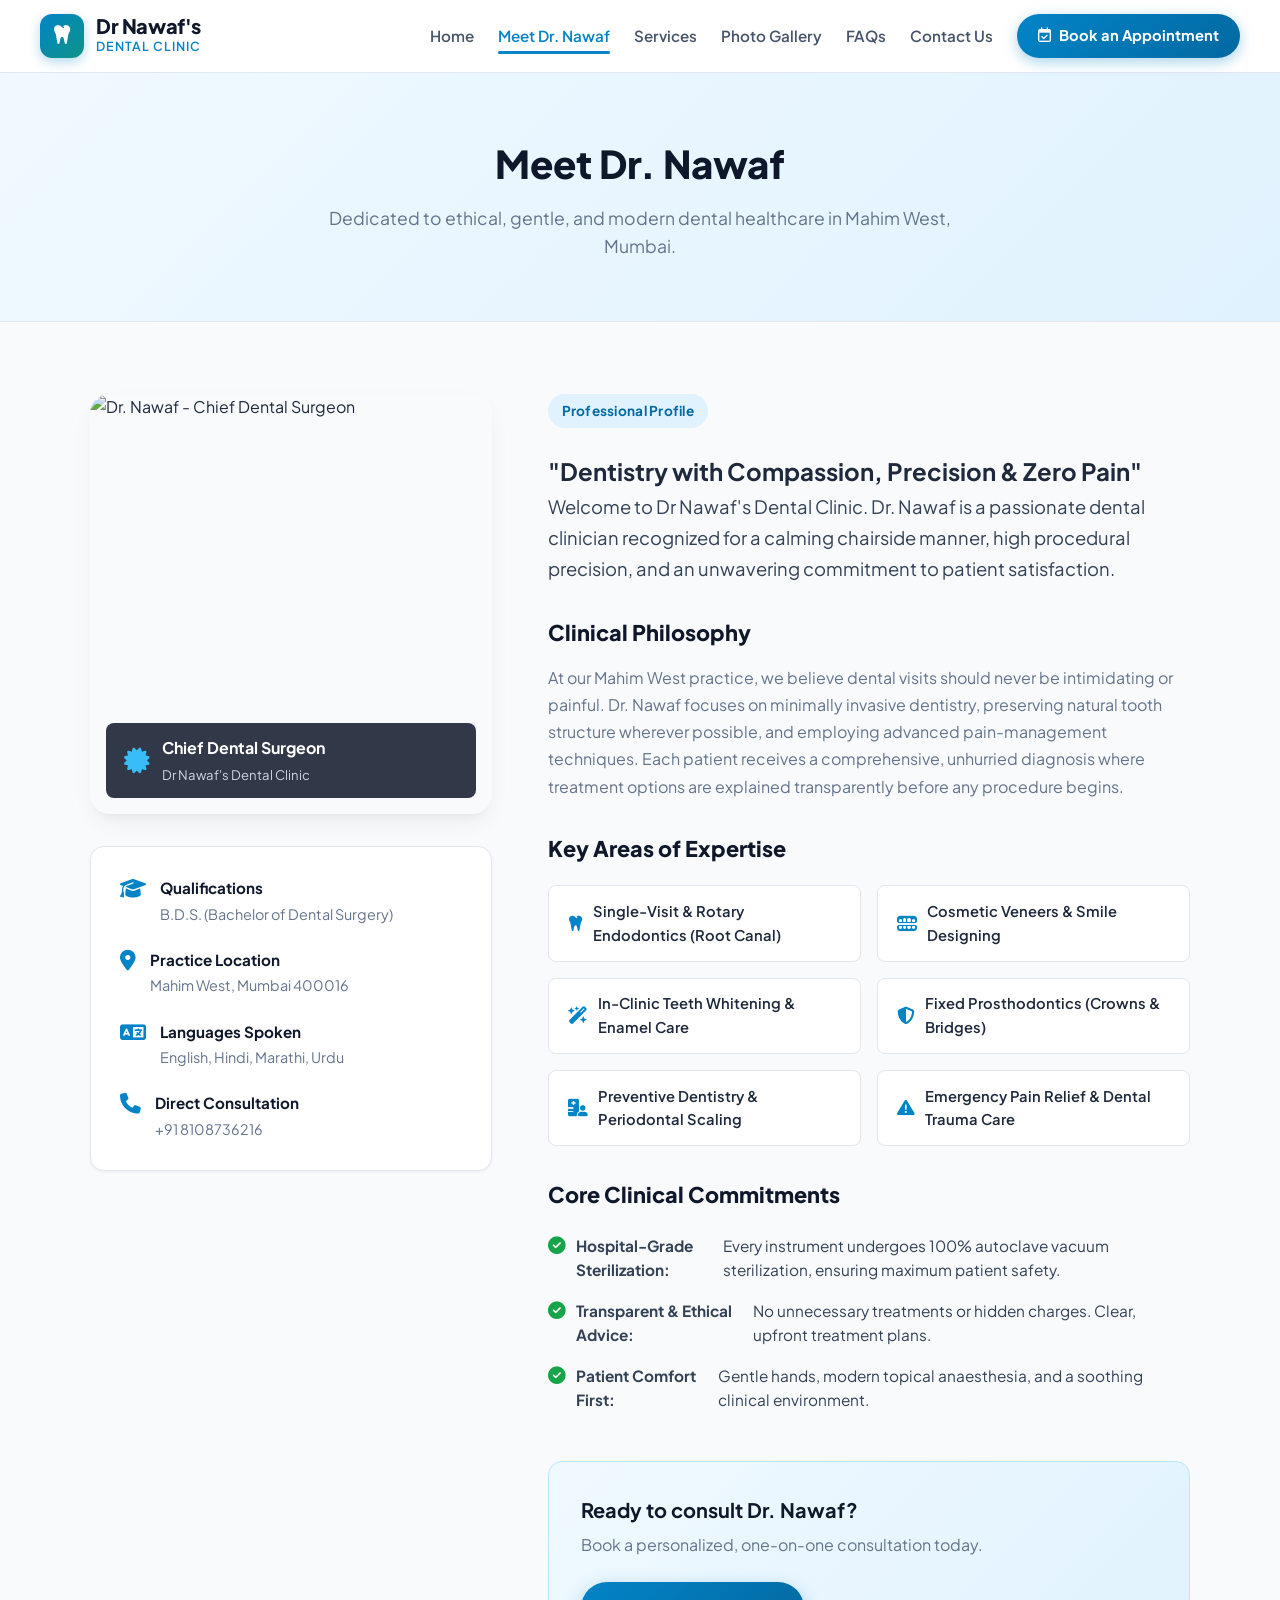
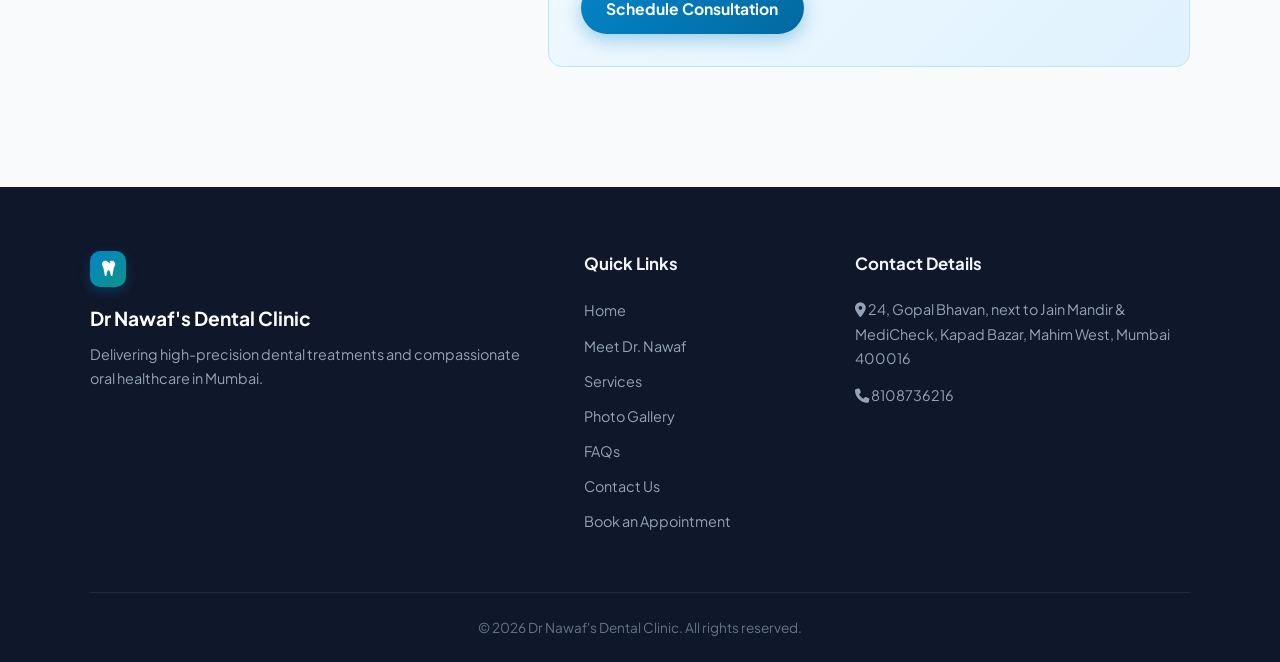
==== about.html @ e33f0e19 "Add files via upload" ====
<!DOCTYPE html>
<html lang="en">
<head>
    <meta charset="UTF-8">
    <meta name="viewport" content="width=device-width, initial-scale=1.0">
    <title>Meet Dr. Nawaf - Dr Nawaf's Dental Clinic</title>
    <link rel="preconnect" href="https://fonts.googleapis.com">
    <link rel="preconnect" href="https://fonts.gstatic.com" crossorigin>
    <link href="https://fonts.googleapis.com/css2?family=Plus+Jakarta+Sans:wght@400;500;600;700;800&display=swap" rel="stylesheet">
    <link rel="stylesheet" href="https://cdnjs.cloudflare.com/ajax/libs/font-awesome/6.4.0/css/all.min.css">
    <link rel="stylesheet" href="style.css">
    <!-- GSAP CDN -->
    <script src="https://cdnjs.cloudflare.com/ajax/libs/gsap/3.12.2/gsap.min.js"></script>
    <script src="script.js" defer></script>
</head>
<body>
    <!-- Navigation Header -->
    <header class="navbar">
        <div class="nav-container">
            <a href="index.html" class="brand-logo">
                <div class="logo-placeholder">
                    <i class="fa-solid fa-tooth"></i>
                </div>
                <div class="brand-text">
                    <span class="brand-name">Dr Nawaf's</span>
                    <span class="brand-sub">Dental Clinic</span>
                </div>
            </a>

            <!-- Mobile Menu Toggle -->
            <button class="nav-toggle" id="navToggle" aria-label="Toggle navigation">
                <span></span>
                <span></span>
                <span></span>
            </button>

            <!-- Navigation Links -->
            <nav class="nav-links" id="navLinks">
                <a href="index.html" class="nav-item">Home</a>
                <a href="about.html" class="nav-item active">Meet Dr. Nawaf</a>
                <a href="services.html" class="nav-item">Services</a>
                <a href="gallery.html" class="nav-item">Photo Gallery</a>
                <a href="faqs.html" class="nav-item">FAQs</a>
                <a href="contact.html" class="nav-item">Contact Us</a>
                <a href="appointment.html" class="nav-cta">
                    <i class="fa-regular fa-calendar-check"></i> Book an Appointment
                </a>
            </nav>
        </div>
    </header>

    <!-- Page Header -->
    <section class="page-hero">
        <h1>Meet Dr. Nawaf</h1>
        <p>Dedicated to ethical, gentle, and modern dental healthcare in Mahim West, Mumbai.</p>
    </section>

    <!-- Doctor Profile Main -->
    <main class="section">
        <div class="section-container">
            <div class="doctor-profile-grid">
                <!-- Doctor Image & Quick Info -->
                <div class="doctor-media-col">
                    <div class="doctor-photo-card">
                        <img src="https://images.unsplash.com/photo-1622253692010-333f2da6031d?auto=format&fit=crop&w=800&q=80" alt="Dr. Nawaf - Chief Dental Surgeon" class="doctor-img">
                        <div class="doctor-photo-badge">
                            <i class="fa-solid fa-certificate"></i>
                            <div>
                                <strong>Chief Dental Surgeon</strong>
                                <span>Dr Nawaf's Dental Clinic</span>
                            </div>
                        </div>
                    </div>

                    <div class="doctor-meta-card">
                        <div class="meta-item">
                            <i class="fa-solid fa-graduation-cap"></i>
                            <div>
                                <h5>Qualifications</h5>
                                <p>B.D.S. (Bachelor of Dental Surgery)</p>
                            </div>
                        </div>
                        <div class="meta-item">
                            <i class="fa-solid fa-location-dot"></i>
                            <div>
                                <h5>Practice Location</h5>
                                <p>Mahim West, Mumbai 400016</p>
                            </div>
                        </div>
                        <div class="meta-item">
                            <i class="fa-solid fa-language"></i>
                            <div>
                                <h5>Languages Spoken</h5>
                                <p>English, Hindi, Marathi, Urdu</p>
                            </div>
                        </div>
                        <div class="meta-item">
                            <i class="fa-solid fa-phone"></i>
                            <div>
                                <h5>Direct Consultation</h5>
                                <p><a href="tel:8108736216">+91 8108736216</a></p>
                            </div>
                        </div>
                    </div>
                </div>

                <!-- Doctor Bio & Clinical Values -->
                <div class="doctor-content-col">
                    <span class="badge">Professional Profile</span>
                    <h2>"Dentistry with Compassion, Precision & Zero Pain"</h2>
                    <p class="lead-text">
                        Welcome to Dr Nawaf's Dental Clinic. Dr. Nawaf is a passionate dental clinician recognized for a calming chairside manner, high procedural precision, and an unwavering commitment to patient satisfaction.
                    </p>

                    <div class="bio-body">
                        <h3>Clinical Philosophy</h3>
                        <p>
                            At our Mahim West practice, we believe dental visits should never be intimidating or painful. Dr. Nawaf focuses on minimally invasive dentistry, preserving natural tooth structure wherever possible, and employing advanced pain-management techniques. Each patient receives a comprehensive, unhurried diagnosis where treatment options are explained transparently before any procedure begins.
                        </p>

                        <h3>Key Areas of Expertise</h3>
                        <div class="expertise-grid">
                            <div class="expertise-item">
                                <i class="fa-solid fa-tooth"></i>
                                <span>Single-Visit & Rotary Endodontics (Root Canal)</span>
                            </div>
                            <div class="expertise-item">
                                <i class="fa-solid fa-teeth-open"></i>
                                <span>Cosmetic Veneers & Smile Designing</span>
                            </div>
                            <div class="expertise-item">
                                <i class="fa-solid fa-wand-magic-sparkles"></i>
                                <span>In-Clinic Teeth Whitening & Enamel Care</span>
                            </div>
                            <div class="expertise-item">
                                <i class="fa-solid fa-shield-halved"></i>
                                <span>Fixed Prosthodontics (Crowns & Bridges)</span>
                            </div>
                            <div class="expertise-item">
                                <i class="fa-solid fa-hospital-user"></i>
                                <span>Preventive Dentistry & Periodontal Scaling</span>
                            </div>
                            <div class="expertise-item">
                                <i class="fa-solid fa-triangle-exclamation"></i>
                                <span>Emergency Pain Relief & Dental Trauma Care</span>
                            </div>
                        </div>

                        <h3>Core Clinical Commitments</h3>
                        <ul class="commitments-list">
                            <li><i class="fa-solid fa-circle-check"></i> <strong>Hospital-Grade Sterilization:</strong> Every instrument undergoes 100% autoclave vacuum sterilization, ensuring maximum patient safety.</li>
                            <li><i class="fa-solid fa-circle-check"></i> <strong>Transparent & Ethical Advice:</strong> No unnecessary treatments or hidden charges. Clear, upfront treatment plans.</li>
                            <li><i class="fa-solid fa-circle-check"></i> <strong>Patient Comfort First:</strong> Gentle hands, modern topical anaesthesia, and a soothing clinical environment.</li>
                        </ul>

                        <div class="doctor-cta-box">
                            <div>
                                <h4>Ready to consult Dr. Nawaf?</h4>
                                <p>Book a personalized, one-on-one consultation today.</p>
                            </div>
                            <a href="appointment.html" class="btn btn-primary">Schedule Consultation</a>
                        </div>
                    </div>
                </div>
            </div>
        </div>
    </main>

    <!-- Footer -->
    <footer class="footer">
        <div class="footer-container">
            <div class="footer-col">
                <div class="logo-placeholder small">
                    <i class="fa-solid fa-tooth"></i>
                </div>
                <h3>Dr Nawaf's Dental Clinic</h3>
                <p>Delivering high-precision dental treatments and compassionate oral healthcare in Mumbai.</p>
            </div>
            <div class="footer-col">
                <h4>Quick Links</h4>
                <ul>
                    <li><a href="index.html">Home</a></li>
                    <li><a href="about.html">Meet Dr. Nawaf</a></li>
                    <li><a href="services.html">Services</a></li>
                    <li><a href="gallery.html">Photo Gallery</a></li>
                    <li><a href="faqs.html">FAQs</a></li>
                    <li><a href="contact.html">Contact Us</a></li>
                    <li><a href="appointment.html">Book an Appointment</a></li>
                </ul>
            </div>
            <div class="footer-col">
                <h4>Contact Details</h4>
                <p><i class="fa-solid fa-location-dot"></i> 24, Gopal Bhavan, next to Jain Mandir & MediCheck, Kapad Bazar, Mahim West, Mumbai 400016</p>
                <p><i class="fa-solid fa-phone"></i> <a href="tel:8108736216">8108736216</a></p>
            </div>
        </div>
        <div class="footer-bottom">
            <p>&copy; 2026 Dr Nawaf's Dental Clinic. All rights reserved.</p>
        </div>
    </footer>
</body>
</html>
---- style.css ----
/* style.css - Clean, Modern Dental Clinic Theme */
:root {
    --primary: #0284c7;        /* Clean clinical cyan/blue */
    --primary-dark: #0369a1;
    --primary-light: #e0f2fe;
    --accent: #0d9488;         /* Calming teal accent */
    --text-main: #1e293b;
    --text-muted: #64748b;
    --bg-main: #f8fafc;
    --card-bg: #ffffff;
    --border-color: #e2e8f0;
    --shadow-sm: 0 1px 3px rgba(0,0,0,0.06);
    --shadow-md: 0 10px 25px -5px rgba(0,0,0,0.07), 0 8px 10px -6px rgba(0,0,0,0.04);
    --shadow-lg: 0 20px 30px -10px rgba(2, 132, 199, 0.15);
    --radius-sm: 8px;
    --radius-md: 14px;
    --radius-lg: 20px;
    --font-family: 'Plus Jakarta Sans', -apple-system, BlinkMacSystemFont, 'Segoe UI', Roboto, sans-serif;
}

* {
    box-sizing: border-box;
    margin: 0;
    padding: 0;
}

html {
    scroll-behavior: smooth;
}

body {
    font-family: var(--font-family);
    background-color: var(--bg-main);
    color: var(--text-main);
    line-height: 1.6;
    overflow-x: hidden;
}

a {
    text-decoration: none;
    color: inherit;
    transition: all 0.25s ease;
}

/* ============================
   NAVBAR & HEADER
   ============================ */
.navbar {
    position: sticky;
    top: 0;
    z-index: 1000;
    background: rgba(255, 255, 255, 0.94);
    backdrop-filter: blur(12px);
    -webkit-backdrop-filter: blur(12px);
    border-bottom: 1px solid var(--border-color);
    padding: 0.85rem 1.5rem;
    transition: background-color 0.3s ease, box-shadow 0.3s ease;
}

.navbar.scrolled {
    box-shadow: var(--shadow-md);
}

.nav-container {
    max-width: 1200px;
    margin: 0 auto;
    display: flex;
    justify-content: space-between;
    align-items: center;
}

/* Logo Placeholder */
.brand-logo {
    display: flex;
    align-items: center;
    gap: 12px;
}

.logo-placeholder {
    width: 44px;
    height: 44px;
    border-radius: 12px;
    background: linear-gradient(135deg, var(--primary), var(--accent));
    display: flex;
    align-items: center;
    justify-content: center;
    color: #ffffff;
    font-size: 1.35rem;
    box-shadow: 0 4px 12px rgba(2, 132, 199, 0.3);
    transition: transform 0.3s ease;
}

.logo-placeholder.small {
    width: 36px;
    height: 36px;
    font-size: 1.1rem;
    border-radius: 10px;
}

.brand-logo:hover .logo-placeholder {
    transform: rotate(-8deg) scale(1.05);
}

.brand-text {
    display: flex;
    flex-direction: column;
}

.brand-name {
    font-size: 1.25rem;
    font-weight: 800;
    color: #0f172a;
    letter-spacing: -0.02em;
    line-height: 1.1;
}

.brand-sub {
    font-size: 0.78rem;
    font-weight: 600;
    text-transform: uppercase;
    letter-spacing: 0.08em;
    color: var(--primary);
}

/* Nav Menu Items */
.nav-links {
    display: flex;
    align-items: center;
    gap: 1.5rem;
}

.nav-item {
    font-size: 0.95rem;
    font-weight: 600;
    color: #475569;
    position: relative;
    padding: 6px 0;
}

.nav-item::after {
    content: '';
    position: absolute;
    bottom: 0;
    left: 0;
    width: 0;
    height: 2.5px;
    background: var(--primary);
    border-radius: 2px;
    transition: width 0.3s ease;
}

.nav-item:hover,
.nav-item.active {
    color: var(--primary);
}

.nav-item:hover::after,
.nav-item.active::after {
    width: 100%;
}

.nav-cta {
    display: inline-flex;
    align-items: center;
    gap: 8px;
    background: linear-gradient(135deg, var(--primary), var(--primary-dark));
    color: #ffffff !important;
    padding: 0.65rem 1.3rem;
    border-radius: 30px;
    font-size: 0.92rem;
    font-weight: 700;
    box-shadow: 0 4px 14px rgba(2, 132, 199, 0.35);
    transition: transform 0.2s ease, box-shadow 0.2s ease;
}

.nav-cta:hover {
    transform: translateY(-2px);
    box-shadow: 0 6px 20px rgba(2, 132, 199, 0.45);
}

/* Hamburger toggle for mobile */
.nav-toggle {
    display: none;
    flex-direction: column;
    justify-content: space-around;
    width: 28px;
    height: 22px;
    background: transparent;
    border: none;
    cursor: pointer;
    padding: 0;
}

.nav-toggle span {
    width: 100%;
    height: 2.5px;
    background: #1e293b;
    border-radius: 4px;
    transition: all 0.3s ease;
}

/* ============================
   BUTTONS
   ============================ */
.btn {
    display: inline-flex;
    align-items: center;
    justify-content: center;
    padding: 0.85rem 1.6rem;
    border-radius: 30px;
    font-weight: 700;
    font-size: 0.98rem;
    cursor: pointer;
    transition: all 0.25s ease;
}

.btn-primary {
    background: linear-gradient(135deg, var(--primary), var(--primary-dark));
    color: #fff;
    box-shadow: 0 6px 18px rgba(2, 132, 199, 0.35);
}

.btn-primary:hover {
    transform: translateY(-2px);
    box-shadow: 0 8px 24px rgba(2, 132, 199, 0.45);
}

.btn-secondary {
    background: #ffffff;
    color: #334155;
    border: 1px solid var(--border-color);
    box-shadow: var(--shadow-sm);
}

.btn-secondary:hover {
    background: #f1f5f9;
    color: var(--primary);
    transform: translateY(-2px);
}

.btn-emergency {
    background: #dc2626;
    color: #ffffff;
    box-shadow: 0 6px 18px rgba(220, 38, 38, 0.35);
}

.btn-emergency:hover {
    background: #b91c1c;
    color: #ffffff;
    transform: translateY(-2px);
}

/* ============================
   HERO SECTION (HOME)
   ============================ */
.hero {
    padding: 6.5rem 1.5rem 5rem;
    background: radial-gradient(circle at 85% 20%, rgba(224, 242, 254, 0.75) 0%, transparent 60%),
                radial-gradient(circle at 10% 80%, rgba(204, 251, 241, 0.5) 0%, transparent 50%),
                #ffffff;
    border-bottom: 1px solid var(--border-color);
    position: relative;
    overflow: hidden;
}

/* Background Floating / Drifting Interactive Tooth Layer */
.hero-bg-floating-layer {
    position: absolute;
    inset: 0;
    pointer-events: none; /* foreground content stays fully clickable */
    z-index: 1;
    overflow: hidden;
    perspective: 1200px;
}

.bg-blur-glow {
    position: absolute;
    top: 30%;
    left: 45%;
    transform: translate(-50%, -50%);
    width: 500px;
    height: 500px;
    border-radius: 50%;
    background: radial-gradient(circle, rgba(56, 189, 248, 0.18) 0%, rgba(13, 148, 136, 0.08) 50%, transparent 75%);
    filter: blur(60px);
}

.bg-drifting-tooth {
    position: absolute;
    /* Start anchored at bottom-right corner, away from hero text */
    bottom: 30px;
    right: 50px;
    top: auto;
    left: auto;
    width: 145px;
    height: 175px;
    margin: 0;
    pointer-events: auto; /* clickable anywhere it drifts */
    cursor: pointer;
    user-select: none;
    -webkit-user-select: none;
    opacity: 0.55;
    transform-style: preserve-3d;
    transition: opacity 0.3s ease, filter 0.3s ease;
}

.bg-drifting-tooth:hover {
    opacity: 0.75;
    filter: drop-shadow(0 0 35px rgba(2, 132, 199, 0.5));
}

/* High-contrast, vibrant aura burst (rich cyan / electric gold core) */
.bg-tooth-aura {
    position: absolute;
    inset: -45px;
    background: radial-gradient(circle, rgba(2, 132, 199, 0.85) 0%, rgba(56, 189, 248, 0.6) 40%, rgba(245, 158, 11, 0.4) 70%, transparent 85%);
    border-radius: 50%;
    filter: blur(28px);
    pointer-events: none;
    opacity: 0;
    transform: scale(0.6);
}

.bg-tooth-svg {
    width: 100%;
    height: 100%;
    display: block;
}

/* Vibrant high-contrast sparkles */
.tooth-sparkle {
    position: absolute;
    pointer-events: none;
    filter: drop-shadow(0 0 6px rgba(245, 158, 11, 0.9));
}

.spk-1 {
    top: -15px;
    right: -15px;
    font-size: 1.6rem;
    color: #f59e0b; /* Golden sparkle */
    animation: sparkleSpin 4s linear infinite;
}

.spk-2 {
    bottom: 10px;
    left: -20px;
    font-size: 1.4rem;
    color: #0284c7; /* Electric Cyan */
    animation: sparkleSpin 5s linear infinite reverse;
}

.spk-3 {
    top: 50%;
    right: -25px;
    font-size: 1.2rem;
    color: #10b981; /* Emerald gleam */
    position: absolute;
    display: block;
}

@keyframes sparkleSpin {
    0% { transform: rotate(0deg) scale(0.85); opacity: 0.6; }
    50% { transform: rotate(180deg) scale(1.15); opacity: 1; }
    100% { transform: rotate(360deg) scale(0.85); opacity: 0.6; }
}

.hero-content {
    position: relative;
    z-index: 2; /* above background floating tooth */
    max-width: 900px;
    margin: 0 auto;
    text-align: center;
}

.hero-actions {
    display: flex;
    justify-content: center;
    gap: 1rem;
    flex-wrap: wrap;
    margin-bottom: 3.5rem;
}

.hero-stats {
    display: grid;
    grid-template-columns: repeat(auto-fit, minmax(200px, 1fr));
    gap: 1.5rem;
    max-width: 800px;
    margin: 0 auto;
}

/* ============================
   INTERACTIVE 2: THE TOOTH SHIELD SECTION (SCROLL TRIGGER)
   ============================ */
.tooth-shield-section {
    background: linear-gradient(180deg, #f8fafc 0%, #f0f9ff 50%, #ffffff 100%);
    position: relative;
    overflow: hidden;
    padding: 6rem 1.5rem;
}

.shield-interactive-container {
    position: relative;
    max-width: 1000px;
    margin: 3.5rem auto 1rem;
    min-height: 520px;
    display: flex;
    align-items: center;
    justify-content: center;
}

/* Central Core Shield */
.shield-center-hub {
    position: relative;
    width: 260px;
    height: 260px;
    display: flex;
    align-items: center;
    justify-content: center;
    z-index: 10;
}

.shield-pulse-ring {
    position: absolute;
    border-radius: 50%;
    border: 2px dashed rgba(2, 132, 199, 0.3);
    pointer-events: none;
}

.ring-1 {
    width: 340px;
    height: 340px;
    animation: ringRotate 24s linear infinite;
}

.ring-2 {
    width: 440px;
    height: 440px;
    border: 1.5px solid rgba(13, 148, 136, 0.2);
    animation: ringRotate 32s linear infinite reverse;
}

@keyframes ringRotate {
    from { transform: rotate(0deg); }
    to { transform: rotate(360deg); }
}

.shield-orbit-circle {
    position: absolute;
    width: 340px;
    height: 340px;
    border-radius: 50%;
    pointer-events: none;
    animation: ringRotate 16s linear infinite;
}

.orbiting-particle {
    position: absolute;
    width: 12px;
    height: 12px;
    border-radius: 50%;
    box-shadow: 0 0 12px 3px rgba(56, 189, 248, 0.6);
}

.part-1 {
    top: 0;
    left: 50%;
    transform: translate(-50%, -50%);
    background: #0284c7;
}

.part-2 {
    bottom: 15%;
    left: 10%;
    background: #0d9488;
}

.part-3 {
    bottom: 15%;
    right: 10%;
    background: #38bdf8;
}

.shield-tooth-core {
    position: relative;
    width: 180px;
    height: 210px;
    background: #ffffff;
    border-radius: 28px;
    box-shadow: 0 20px 45px -10px rgba(2, 132, 199, 0.28),
                0 0 0 4px rgba(224, 242, 254, 0.8);
    display: flex;
    flex-direction: column;
    align-items: center;
    justify-content: center;
    padding: 1.2rem;
    z-index: 5;
    transition: transform 0.3s ease;
}

.shield-glow-backdrop {
    position: absolute;
    inset: -10px;
    background: radial-gradient(circle, rgba(56, 189, 248, 0.35) 0%, transparent 70%);
    border-radius: 36px;
    z-index: -1;
}

.shield-svg {
    width: 110px;
    height: 130px;
}

.shield-status-pill {
    margin-top: 10px;
    background: #ecfdf5;
    color: #065f46;
    border: 1px solid #a7f3d0;
    font-size: 0.75rem;
    font-weight: 800;
    text-transform: uppercase;
    letter-spacing: 0.04em;
    padding: 4px 10px;
    border-radius: 14px;
    display: flex;
    align-items: center;
    gap: 5px;
}

/* Defense Node Pillars (2 on left, 2 on right) */
.shield-pillars-grid {
    position: absolute;
    inset: 0;
    pointer-events: none;
}

.defense-node {
    position: absolute;
    width: 280px;
    background: #ffffff;
    border: 1.5px solid var(--border-color);
    border-radius: var(--radius-md);
    padding: 1.2rem 1.4rem;
    box-shadow: var(--shadow-md);
    display: flex;
    align-items: flex-start;
    gap: 14px;
    pointer-events: auto;
    transition: transform 0.3s ease, border-color 0.3s ease, box-shadow 0.3s ease;
}

.defense-node:hover {
    transform: translateY(-4px);
    border-color: var(--primary);
    box-shadow: var(--shadow-lg);
}

.node-icon {
    width: 44px;
    height: 44px;
    border-radius: 12px;
    background: var(--primary-light);
    color: var(--primary);
    display: flex;
    align-items: center;
    justify-content: center;
    font-size: 1.25rem;
    flex-shrink: 0;
}

.node-body h4 {
    font-size: 0.98rem;
    font-weight: 700;
    color: #0f172a;
    margin-bottom: 0.25rem;
}

.node-body p {
    font-size: 0.85rem;
    color: var(--text-muted);
    line-height: 1.45;
    margin: 0;
}

/* Positions around the central hub */
.node-1 {
    top: 40px;
    left: 0;
}

.node-2 {
    top: 40px;
    right: 0;
}

.node-3 {
    bottom: 40px;
    left: 0;
}

.node-4 {
    bottom: 40px;
    right: 0;
}

.badge {
    display: inline-block;
    padding: 6px 14px;
    border-radius: 20px;
    background-color: var(--primary-light);
    color: var(--primary-dark);
    font-size: 0.85rem;
    font-weight: 700;
    margin-bottom: 1.5rem;
    letter-spacing: 0.02em;
}

.hero-title {
    font-size: clamp(2.2rem, 5vw, 3.4rem);
    font-weight: 800;
    color: #0f172a;
    line-height: 1.15;
    margin-bottom: 1.25rem;
    letter-spacing: -0.03em;
}

.hero-subtitle {
    font-size: 1.15rem;
    color: var(--text-muted);
    max-width: 700px;
    margin: 0 auto 2.2rem;
    font-weight: 400;
}

.hero-actions {
    display: flex;
    justify-content: center;
    gap: 1rem;
    flex-wrap: wrap;
    margin-bottom: 3.5rem;
}

.hero-stats {
    display: grid;
    grid-template-columns: repeat(auto-fit, minmax(200px, 1fr));
    gap: 1.5rem;
    max-width: 800px;
    margin: 0 auto;
}

.stat-card {
    background: #ffffff;
    border: 1px solid var(--border-color);
    padding: 1.25rem;
    border-radius: var(--radius-md);
    box-shadow: var(--shadow-sm);
    display: flex;
    flex-direction: column;
    align-items: center;
}

.stat-num {
    font-size: 1.4rem;
    font-weight: 800;
    color: var(--primary);
    margin-bottom: 0.2rem;
}

.stat-label {
    font-size: 0.85rem;
    color: var(--text-muted);
    font-weight: 600;
}

/* ============================
   SECTIONS GENERAL
   ============================ */
.section {
    padding: 4.5rem 1.5rem;
}

.section-container {
    max-width: 1100px;
    margin: 0 auto;
}

.section-header {
    text-align: center;
    max-width: 700px;
    margin: 0 auto 3rem;
}

.section-header h2 {
    font-size: 2.1rem;
    font-weight: 800;
    color: #0f172a;
    margin-bottom: 0.8rem;
    letter-spacing: -0.02em;
}

.section-header p {
    color: var(--text-muted);
    font-size: 1.05rem;
}

/* Highlights Grid */
.highlights-grid {
    display: grid;
    grid-template-columns: repeat(auto-fit, minmax(280px, 1fr));
    gap: 2rem;
}

.highlight-box {
    background: #ffffff;
    border: 1px solid var(--border-color);
    border-radius: var(--radius-md);
    padding: 2.2rem;
    text-align: center;
    transition: transform 0.3s ease, box-shadow 0.3s ease;
}

.highlight-box:hover {
    transform: translateY(-6px);
    box-shadow: var(--shadow-md);
}

.highlight-box i {
    font-size: 2.4rem;
    color: var(--primary);
    margin-bottom: 1.2rem;
    display: inline-block;
}

.highlight-box h3 {
    font-size: 1.25rem;
    font-weight: 700;
    margin-bottom: 0.75rem;
    color: #0f172a;
}

.highlight-box p {
    color: var(--text-muted);
    font-size: 0.95rem;
}

/* ============================
   PAGE HERO (FOR SUBPAGES)
   ============================ */
.page-hero {
    background: linear-gradient(135deg, #f0f9ff 0%, #e0f2fe 100%);
    padding: 3.8rem 1.5rem;
    text-align: center;
    border-bottom: 1px solid var(--border-color);
}

.page-hero h1 {
    font-size: 2.4rem;
    font-weight: 800;
    color: #0f172a;
    margin-bottom: 0.6rem;
}

.page-hero p {
    color: var(--text-muted);
    font-size: 1.1rem;
    max-width: 650px;
    margin: 0 auto;
}

/* ============================
   GOOGLE REVIEWS SECTION
   ============================ */
.reviews-section {
    background-color: #ffffff;
    border-top: 1px solid var(--border-color);
    border-bottom: 1px solid var(--border-color);
}

.reviews-header-block {
    display: flex;
    justify-content: space-between;
    align-items: center;
    flex-wrap: wrap;
    gap: 2rem;
    margin-bottom: 3rem;
}

.reviews-title-wrap h2 {
    font-size: 2.2rem;
    font-weight: 800;
    color: #0f172a;
    margin: 0.4rem 0 0.5rem;
}

.reviews-title-wrap p {
    color: var(--text-muted);
    font-size: 1.05rem;
}

.google-rating-summary-card {
    background: #f8fafc;
    border: 1.5px solid #e2e8f0;
    border-radius: var(--radius-md);
    padding: 1.5rem 2rem;
    display: flex;
    flex-direction: column;
    align-items: center;
    text-align: center;
    box-shadow: var(--shadow-sm);
}

.g-logo-row {
    display: flex;
    align-items: center;
    gap: 8px;
    margin-bottom: 0.4rem;
}

.g-rating-text {
    font-weight: 700;
    color: #334155;
    font-size: 1.05rem;
}

.g-score-row {
    display: flex;
    align-items: center;
    gap: 10px;
    margin: 0.3rem 0;
}

.g-score {
    font-size: 2rem;
    font-weight: 800;
    color: #0f172a;
    line-height: 1;
}

.g-stars {
    color: #f59e0b;
    font-size: 1.15rem;
    display: flex;
    gap: 3px;
}

.g-subtext {
    font-size: 0.82rem;
    color: var(--text-muted);
    margin-bottom: 0.9rem;
}

.g-map-btn {
    font-size: 0.85rem;
    padding: 0.55rem 1.1rem;
    border-radius: 20px;
}

.reviews-grid {
    display: grid;
    grid-template-columns: repeat(auto-fit, minmax(310px, 1fr));
    gap: 2rem;
}

.review-card {
    background: #f8fafc;
    border: 1px solid var(--border-color);
    border-radius: var(--radius-md);
    padding: 2rem;
    display: flex;
    flex-direction: column;
    box-shadow: var(--shadow-sm);
    transition: transform 0.3s ease, box-shadow 0.3s ease;
}

.review-card:hover {
    transform: translateY(-5px);
    box-shadow: var(--shadow-md);
    background: #ffffff;
}

.review-owner-response {
    margin-top: 1.2rem;
    padding: 0.9rem 1.1rem;
    background: #ffffff;
    border-left: 3px solid var(--primary);
    border-radius: 4px;
    font-size: 0.88rem;
    color: #475569;
}

.owner-title {
    display: flex;
    align-items: center;
    gap: 6px;
    font-weight: 700;
    color: #0f172a;
    font-size: 0.82rem;
    margin-bottom: 0.3rem;
}

.owner-title i {
    color: var(--primary);
}

.review-meta-sub {
    font-size: 0.78rem;
    color: var(--text-muted);
}

.review-top {
    display: flex;
    align-items: center;
    gap: 12px;
    margin-bottom: 1rem;
}

.reviewer-avatar {
    width: 44px;
    height: 44px;
    border-radius: 50%;
    color: #ffffff;
    display: flex;
    align-items: center;
    justify-content: center;
    font-weight: 700;
    font-size: 1.1rem;
}

.av-blue { background: #0284c7; }
.av-teal { background: #0d9488; }
.av-purple { background: #8b5cf6; }

.reviewer-meta h4 {
    font-size: 1.05rem;
    color: #0f172a;
    margin: 0;
}

.review-tag {
    font-size: 0.8rem;
    color: #16a34a;
    font-weight: 600;
}

.review-stars {
    color: #f59e0b;
    font-size: 0.95rem;
    display: flex;
    align-items: center;
    gap: 4px;
    margin-bottom: 1rem;
}

.review-time {
    color: #94a3b8;
    font-size: 0.78rem;
    margin-left: auto;
}

.review-text {
    color: #334155;
    font-size: 0.95rem;
    line-height: 1.65;
    font-style: italic;
}

/* ============================
   DOCTOR PROFILE PAGE
   ============================ */
.doctor-profile-grid {
    display: grid;
    grid-template-columns: 1fr 1.6fr;
    gap: 3.5rem;
    align-items: flex-start;
}

.doctor-photo-card {
    position: relative;
    border-radius: var(--radius-lg);
    overflow: hidden;
    box-shadow: var(--shadow-md);
    margin-bottom: 2rem;
}

.doctor-img {
    width: 100%;
    height: 420px;
    object-fit: cover;
    display: block;
}

.doctor-photo-badge {
    position: absolute;
    bottom: 16px;
    left: 16px;
    right: 16px;
    background: rgba(15, 23, 42, 0.85);
    backdrop-filter: blur(8px);
    color: #ffffff;
    padding: 12px 18px;
    border-radius: var(--radius-sm);
    display: flex;
    align-items: center;
    gap: 12px;
}

.doctor-photo-badge i {
    font-size: 1.6rem;
    color: #38bdf8;
}

.doctor-photo-badge strong {
    display: block;
    font-size: 1rem;
}

.doctor-photo-badge span {
    font-size: 0.82rem;
    color: #cbd5e1;
}

.doctor-meta-card {
    background: #ffffff;
    border: 1px solid var(--border-color);
    border-radius: var(--radius-md);
    padding: 1.8rem;
    box-shadow: var(--shadow-sm);
}

.meta-item {
    display: flex;
    gap: 14px;
    margin-bottom: 1.4rem;
}

.meta-item:last-child {
    margin-bottom: 0;
}

.meta-item i {
    font-size: 1.3rem;
    color: var(--primary);
    margin-top: 2px;
}

.meta-item h5 {
    font-size: 0.95rem;
    color: #0f172a;
    margin: 0 0 2px 0;
}

.meta-item p,
.meta-item a {
    color: var(--text-muted);
    font-size: 0.9rem;
    margin: 0;
}

.meta-item a:hover {
    color: var(--primary);
}

.lead-text {
    font-size: 1.15rem;
    color: #334155;
    line-height: 1.7;
    margin-bottom: 2rem;
}

.bio-body h3 {
    font-size: 1.35rem;
    font-weight: 800;
    color: #0f172a;
    margin: 2rem 0 0.8rem;
}

.bio-body p {
    color: var(--text-muted);
    font-size: 1rem;
    line-height: 1.7;
    margin-bottom: 1.2rem;
}

.expertise-grid {
    display: grid;
    grid-template-columns: 1fr 1fr;
    gap: 1rem;
    margin: 1.2rem 0 2rem;
}

.expertise-item {
    background: #ffffff;
    border: 1px solid var(--border-color);
    border-radius: var(--radius-sm);
    padding: 0.85rem 1.2rem;
    display: flex;
    align-items: center;
    gap: 10px;
    font-weight: 600;
    font-size: 0.92rem;
    color: #1e293b;
}

.expertise-item i {
    color: var(--primary);
    font-size: 1.1rem;
}

.commitments-list {
    list-style: none;
    margin-bottom: 2.5rem;
}

.commitments-list li {
    font-size: 0.96rem;
    color: #334155;
    padding: 8px 0;
    display: flex;
    gap: 10px;
    line-height: 1.6;
}

.commitments-list li i {
    color: #16a34a;
    font-size: 1.1rem;
    margin-top: 3px;
}

.doctor-cta-box {
    background: linear-gradient(135deg, #f0f9ff, #e0f2fe);
    border: 1px solid #bae6fd;
    border-radius: var(--radius-md);
    padding: 2rem;
    display: flex;
    justify-content: space-between;
    align-items: center;
    flex-wrap: wrap;
    gap: 1.5rem;
}

.doctor-cta-box h4 {
    font-size: 1.25rem;
    color: #0f172a;
    margin-bottom: 0.3rem;
}

.doctor-cta-box p {
    color: var(--text-muted);
    margin: 0;
}

/* ============================
   FAQS ACCORDION
   ============================ */
.accordion-list {
    display: flex;
    flex-direction: column;
    gap: 1.2rem;
    margin-bottom: 3.5rem;
}

.faq-item {
    background: #ffffff;
    border: 1.5px solid var(--border-color);
    border-radius: var(--radius-md);
    overflow: hidden;
    transition: border-color 0.25s ease, box-shadow 0.25s ease;
}

.faq-item.active {
    border-color: var(--primary);
    box-shadow: 0 4px 15px rgba(2, 132, 199, 0.08);
}

.faq-question {
    width: 100%;
    padding: 1.4rem 1.8rem;
    background: transparent;
    border: none;
    text-align: left;
    display: flex;
    justify-content: space-between;
    align-items: center;
    cursor: pointer;
    font-family: inherit;
    font-size: 1.1rem;
    font-weight: 700;
    color: #0f172a;
    gap: 1.2rem;
}

.faq-arrow {
    font-size: 0.95rem;
    color: var(--primary);
    transition: transform 0.3s ease;
}

.faq-item.active .faq-arrow {
    transform: rotate(180deg);
}

.faq-answer {
    max-height: 0;
    overflow: hidden;
    transition: max-height 0.4s ease;
}

.faq-answer-inner {
    padding: 0 1.8rem 1.5rem;
    color: #475569;
    font-size: 0.98rem;
    line-height: 1.7;
    border-top: 1px solid transparent;
}

.faq-cta-card {
    background: #ffffff;
    border: 1px solid var(--border-color);
    border-radius: var(--radius-md);
    padding: 2.2rem;
    display: flex;
    justify-content: space-between;
    align-items: center;
    flex-wrap: wrap;
    gap: 1.5rem;
    box-shadow: var(--shadow-sm);
}

.faq-cta-content h3 {
    font-size: 1.25rem;
    color: #0f172a;
    margin-bottom: 0.3rem;
}

.faq-cta-content p {
    color: var(--text-muted);
    margin: 0;
}

.faq-cta-actions {
    display: flex;
    gap: 1rem;
    flex-wrap: wrap;
}

/* ============================
   BEFORE & AFTER COMPARISON SLIDER
   ============================ */
.ba-grid {
    display: grid;
    grid-template-columns: repeat(auto-fit, minmax(360px, 1fr));
    gap: 2.5rem;
    margin-bottom: 2rem;
}

.ba-card {
    background: #ffffff;
    border-radius: var(--radius-md);
    border: 1px solid var(--border-color);
    overflow: hidden;
    box-shadow: var(--shadow-sm);
}

.ba-comparison {
    position: relative;
    width: 100%;
    height: 320px;
    overflow: hidden;
    user-select: none;
    -webkit-user-select: none;
}

.ba-img-after,
.ba-img-before {
    position: absolute;
    top: 0;
    left: 0;
    width: 100%;
    height: 100%;
    object-fit: cover;
    pointer-events: none;
}

.ba-overlay-before {
    position: absolute;
    top: 0;
    left: 0;
    width: 50%;
    height: 100%;
    overflow: hidden;
    border-right: 2.5px solid #ffffff;
    box-shadow: 2px 0 10px rgba(0,0,0,0.3);
}

.ba-overlay-before img {
    position: absolute;
    top: 0;
    left: 0;
    height: 100%;
    max-width: none;
}

.ba-label {
    position: absolute;
    bottom: 14px;
    padding: 4px 10px;
    background: rgba(15, 23, 42, 0.75);
    backdrop-filter: blur(4px);
    color: #ffffff;
    font-size: 0.75rem;
    font-weight: 700;
    border-radius: 4px;
    text-transform: uppercase;
    letter-spacing: 0.05em;
    pointer-events: none;
    z-index: 5;
}

.label-before {
    left: 14px;
}

.label-after {
    right: 14px;
}

.ba-handle {
    position: absolute;
    top: 50%;
    left: 50%;
    transform: translate(-50%, -50%);
    width: 40px;
    height: 40px;
    border-radius: 50%;
    background: #ffffff;
    color: var(--primary);
    box-shadow: 0 4px 15px rgba(0,0,0,0.3);
    display: flex;
    align-items: center;
    justify-content: center;
    font-size: 0.95rem;
    pointer-events: none;
    z-index: 6;
    transition: transform 0.15s ease;
}

.ba-range-input {
    position: absolute;
    inset: 0;
    width: 100%;
    height: 100%;
    opacity: 0;
    cursor: ew-resize;
    z-index: 10;
    margin: 0;
}

.ba-info {
    padding: 1.5rem;
}

.ba-info h4 {
    font-size: 1.15rem;
    font-weight: 700;
    color: #0f172a;
    margin-bottom: 0.4rem;
}

.ba-info p {
    color: var(--text-muted);
    font-size: 0.92rem;
    line-height: 1.5;
    margin: 0;
}

/* ============================
   EMERGENCY & CLINIC HOURS RIBBON (CONTACT PAGE)
   ============================ */
.clinic-status-ribbon {
    background: #ffffff;
    border-bottom: 1px solid var(--border-color);
    padding: 2rem 1.5rem;
}

.ribbon-container {
    max-width: 1100px;
    margin: 0 auto;
    display: grid;
    grid-template-columns: 1fr 1fr;
    gap: 2rem;
}

.ribbon-card {
    border-radius: var(--radius-md);
    padding: 1.8rem;
    display: flex;
    gap: 1.2rem;
    align-items: flex-start;
}

.hours-card {
    background: #f8fafc;
    border: 1.5px solid var(--border-color);
}

.emergency-card {
    background: #fef2f2;
    border: 1.5px solid #fecaca;
}

.ribbon-icon {
    width: 52px;
    height: 52px;
    border-radius: 12px;
    display: flex;
    align-items: center;
    justify-content: center;
    font-size: 1.5rem;
    flex-shrink: 0;
}

.hours-card .ribbon-icon {
    background: var(--primary-light);
    color: var(--primary);
}

.emergency-card .ribbon-icon {
    background: #fee2e2;
    color: #dc2626;
}

.emergency-badge {
    display: inline-block;
    padding: 3px 8px;
    background: #dc2626;
    color: #ffffff;
    border-radius: 4px;
    font-size: 0.72rem;
    font-weight: 800;
    text-transform: uppercase;
    letter-spacing: 0.05em;
    margin-bottom: 0.4rem;
}

.status-indicator {
    font-size: 0.85rem;
    font-weight: 700;
    color: #16a34a;
    display: flex;
    align-items: center;
    gap: 6px;
    margin-bottom: 0.6rem;
}

.pulse-dot {
    width: 8px;
    height: 8px;
    border-radius: 50%;
    background: #16a34a;
    box-shadow: 0 0 0 3px rgba(22, 163, 74, 0.25);
    display: inline-block;
}

.hours-list {
    list-style: none;
    font-size: 0.92rem;
    color: #334155;
}

.hours-list li {
    padding: 2px 0;
    display: flex;
    justify-content: space-between;
    gap: 12px;
}

.ribbon-details h4 {
    font-size: 1.15rem;
    color: #0f172a;
    margin-bottom: 0.35rem;
}

.ribbon-details p {
    font-size: 0.9rem;
    color: #475569;
    line-height: 1.5;
    margin-bottom: 1rem;
}

/* ============================
   BANNER & CTA
   ============================ */
.quick-contact-banner {
    background: #0f172a;
    color: #ffffff;
    padding: 2.5rem 1.5rem;
}

.banner-container {
    max-width: 1100px;
    margin: 0 auto;
    display: flex;
    justify-content: space-between;
    align-items: center;
    flex-wrap: wrap;
    gap: 1.8rem;
}

.banner-item {
    display: flex;
    align-items: center;
    gap: 1rem;
}

.banner-item i {
    font-size: 1.8rem;
    color: #38bdf8;
}

.banner-item h4 {
    font-size: 1rem;
    font-weight: 700;
    margin-bottom: 0.2rem;
}

.banner-item p,
.banner-item a {
    color: #94a3b8;
    font-size: 0.92rem;
}

.banner-item a:hover {
    color: #38bdf8;
}

/* ============================
   SERVICES PAGE STYLING
   ============================ */
.services-grid {
    display: grid;
    grid-template-columns: repeat(auto-fit, minmax(320px, 1fr));
    gap: 2rem;
}

.service-card {
    background: #ffffff;
    border: 1px solid var(--border-color);
    border-radius: var(--radius-md);
    padding: 2rem;
    transition: all 0.3s ease;
    display: flex;
    flex-direction: column;
}

.service-card:hover {
    transform: translateY(-5px);
    box-shadow: var(--shadow-md);
    border-color: #cbd5e1;
}

.service-icon {
    width: 54px;
    height: 54px;
    border-radius: 12px;
    background: var(--primary-light);
    color: var(--primary);
    display: flex;
    align-items: center;
    justify-content: center;
    font-size: 1.5rem;
    margin-bottom: 1.25rem;
}

.service-card h3 {
    font-size: 1.3rem;
    font-weight: 700;
    margin-bottom: 0.75rem;
    color: #0f172a;
}

.service-card p {
    color: var(--text-muted);
    font-size: 0.95rem;
    margin-bottom: 1.2rem;
    flex-grow: 1;
}

.service-card ul {
    list-style: none;
    margin-bottom: 1.5rem;
}

.service-card ul li {
    font-size: 0.9rem;
    color: #334155;
    padding: 5px 0;
    display: flex;
    align-items: center;
    gap: 8px;
}

.service-card ul li i {
    color: var(--accent);
    font-size: 0.85rem;
}

/* ============================
   GALLERY PAGE & CARDS
   ============================ */
.gallery-grid {
    display: grid;
    grid-template-columns: repeat(auto-fill, minmax(320px, 1fr));
    gap: 2rem;
}

.gallery-card {
    background: #ffffff;
    border-radius: var(--radius-md);
    overflow: hidden;
    border: 1px solid var(--border-color);
    box-shadow: var(--shadow-sm);
    transition: transform 0.3s ease, box-shadow 0.3s ease;
    cursor: pointer;
    display: flex;
    flex-direction: column;
}

.gallery-card:hover {
    transform: translateY(-6px);
    box-shadow: var(--shadow-md);
}

.gallery-thumbnail {
    position: relative;
    width: 100%;
    height: 220px;
    overflow: hidden;
    background-color: #e2e8f0;
}

.gallery-thumbnail img {
    width: 100%;
    height: 100%;
    object-fit: cover;
    transition: transform 0.4s ease;
    display: block;
}

.gallery-card:hover .gallery-thumbnail img {
    transform: scale(1.06);
}

.gallery-badge {
    position: absolute;
    top: 12px;
    right: 12px;
    background: rgba(15, 23, 42, 0.75);
    backdrop-filter: blur(4px);
    color: #ffffff;
    font-size: 0.78rem;
    font-weight: 700;
    padding: 4px 10px;
    border-radius: 20px;
    display: flex;
    align-items: center;
    gap: 6px;
}

.gallery-overlay {
    position: absolute;
    inset: 0;
    background: rgba(2, 132, 199, 0.75);
    color: #ffffff;
    display: flex;
    flex-direction: column;
    align-items: center;
    justify-content: center;
    gap: 8px;
    opacity: 0;
    transition: opacity 0.3s ease;
}

.gallery-overlay i {
    font-size: 2rem;
}

.gallery-overlay span {
    font-weight: 700;
    font-size: 0.95rem;
    letter-spacing: 0.02em;
}

.gallery-card:hover .gallery-overlay {
    opacity: 1;
}

.gallery-info {
    padding: 1.4rem;
}

.gallery-info h4 {
    font-size: 1.15rem;
    font-weight: 700;
    margin-bottom: 0.35rem;
    color: #0f172a;
}

.gallery-info p {
    color: var(--text-muted);
    font-size: 0.9rem;
    line-height: 1.5;
}

/* ============================
   LIGHTBOX / CAROUSEL MODAL
   ============================ */
.carousel-modal {
    position: fixed;
    inset: 0;
    z-index: 2000;
    display: none;
    align-items: center;
    justify-content: center;
    padding: 1.5rem;
}

.carousel-modal.open {
    display: flex;
}

.carousel-backdrop {
    position: absolute;
    inset: 0;
    background: rgba(15, 23, 42, 0.88);
    backdrop-filter: blur(8px);
    -webkit-backdrop-filter: blur(8px);
}

.carousel-box {
    position: relative;
    z-index: 10;
    background: #0f172a;
    border-radius: var(--radius-lg);
    width: 100%;
    max-width: 900px;
    box-shadow: 0 25px 50px -12px rgba(0, 0, 0, 0.6);
    overflow: hidden;
    display: flex;
    flex-direction: column;
    border: 1px solid #334155;
}

.carousel-header {
    display: flex;
    justify-content: space-between;
    align-items: center;
    padding: 1.2rem 1.8rem;
    border-bottom: 1px solid #1e293b;
    color: #f8fafc;
}

.carousel-header h3 {
    font-size: 1.2rem;
    font-weight: 700;
    margin: 0;
}

.carousel-counter {
    font-size: 0.85rem;
    color: #94a3b8;
    margin-top: 3px;
    display: inline-block;
}

.carousel-close-btn {
    background: #1e293b;
    border: none;
    color: #cbd5e1;
    width: 38px;
    height: 38px;
    border-radius: 50%;
    font-size: 1.2rem;
    cursor: pointer;
    display: flex;
    align-items: center;
    justify-content: center;
    transition: background-color 0.2s ease, color 0.2s ease;
}

.carousel-close-btn:hover {
    background: #334155;
    color: #ffffff;
}

.carousel-viewport {
    position: relative;
    width: 100%;
    height: 480px;
    background: #020617;
    display: flex;
    align-items: center;
    justify-content: center;
}

.carousel-slide-content {
    width: 100%;
    height: 100%;
    display: flex;
    align-items: center;
    justify-content: center;
    padding: 10px;
}

.carousel-slide-content img {
    max-width: 100%;
    max-height: 100%;
    object-fit: contain;
    border-radius: 8px;
    box-shadow: 0 10px 25px rgba(0,0,0,0.5);
}

.carousel-nav-btn {
    position: absolute;
    top: 50%;
    transform: translateY(-50%);
    background: rgba(15, 23, 42, 0.7);
    border: 1px solid #334155;
    color: #ffffff;
    width: 48px;
    height: 48px;
    border-radius: 50%;
    cursor: pointer;
    display: flex;
    align-items: center;
    justify-content: center;
    font-size: 1.25rem;
    transition: all 0.2s ease;
    z-index: 5;
}

.carousel-nav-btn:hover {
    background: var(--primary);
    border-color: var(--primary);
    transform: translateY(-50%) scale(1.1);
}

.carousel-nav-btn.prev {
    left: 18px;
}

.carousel-nav-btn.next {
    right: 18px;
}

.carousel-footer {
    padding: 1.2rem 1.8rem;
    background: #0f172a;
    border-top: 1px solid #1e293b;
    display: flex;
    flex-direction: column;
    align-items: center;
    gap: 12px;
}

.carousel-caption {
    color: #e2e8f0;
    font-size: 0.98rem;
    font-weight: 500;
    text-align: center;
    margin: 0;
}

.carousel-dots {
    display: flex;
    gap: 8px;
}

.carousel-dot {
    width: 10px;
    height: 10px;
    border-radius: 50%;
    background: #334155;
    border: none;
    cursor: pointer;
    transition: all 0.2s ease;
    padding: 0;
}

.carousel-dot.active {
    background: #38bdf8;
    transform: scale(1.3);
}

/* ============================
   FORMS & CONTACT
   ============================ */
.contact-layout {
    display: grid;
    grid-template-columns: 1fr 1.2fr;
    gap: 3rem;
}

.contact-info-card {
    background: #ffffff;
    border: 1px solid var(--border-color);
    border-radius: var(--radius-md);
    padding: 2.5rem;
    box-shadow: var(--shadow-sm);
}

.contact-detail {
    display: flex;
    gap: 1.2rem;
    margin-bottom: 1.8rem;
}

.contact-detail i {
    font-size: 1.35rem;
    color: var(--primary);
    margin-top: 3px;
}

.contact-detail h4 {
    font-size: 1.05rem;
    margin-bottom: 0.3rem;
}

.contact-detail p,
.contact-detail a {
    color: var(--text-muted);
    font-size: 0.95rem;
}

.form-card {
    background: #ffffff;
    border: 1px solid var(--border-color);
    border-radius: var(--radius-md);
    padding: 2.5rem;
    box-shadow: var(--shadow-sm);
}

.form-group {
    margin-bottom: 1.4rem;
}

.form-group label {
    display: block;
    font-size: 0.9rem;
    font-weight: 600;
    margin-bottom: 0.5rem;
    color: #334155;
}

.form-control {
    width: 100%;
    padding: 0.85rem 1rem;
    border: 1.5px solid var(--border-color);
    border-radius: var(--radius-sm);
    font-family: inherit;
    font-size: 0.95rem;
    transition: border-color 0.2s ease, box-shadow 0.2s ease;
}

.form-control:focus {
    outline: none;
    border-color: var(--primary);
    box-shadow: 0 0 0 3px rgba(2, 132, 199, 0.15);
}

.form-row {
    display: grid;
    grid-template-columns: 1fr 1fr;
    gap: 1.2rem;
}

/* Map frame styling */
.map-card {
    border-radius: var(--radius-md);
    overflow: hidden;
    border: 1px solid var(--border-color);
    margin-top: 2rem;
}

.map-card iframe {
    width: 100%;
    height: 380px;
    border: none;
    display: block;
}

/* ============================
   FOOTER
   ============================ */
.footer {
    background: #0f172a;
    color: #ffffff;
    padding: 4rem 1.5rem 1.5rem;
    margin-top: 3rem;
}

.footer-container {
    max-width: 1100px;
    margin: 0 auto;
    display: grid;
    grid-template-columns: 2fr 1fr 1.5fr;
    gap: 3rem;
    padding-bottom: 3rem;
    border-bottom: 1px solid #1e293b;
}

.footer-col h3 {
    margin: 1rem 0 0.5rem;
    font-size: 1.2rem;
}

.footer-col h4 {
    font-size: 1.05rem;
    margin-bottom: 1.2rem;
    color: #f1f5f9;
}

.footer-col p {
    color: #94a3b8;
    font-size: 0.9rem;
    line-height: 1.7;
    margin-bottom: 0.75rem;
}

.footer-col ul {
    list-style: none;
}

.footer-col ul li {
    margin-bottom: 0.6rem;
}

.footer-col ul li a {
    color: #94a3b8;
    font-size: 0.9rem;
}

.footer-col ul li a:hover {
    color: #38bdf8;
    padding-left: 4px;
}

.footer-bottom {
    text-align: center;
    padding-top: 1.5rem;
    color: #64748b;
    font-size: 0.85rem;
}

/* ============================
   RESPONSIVE DESIGN
   ============================ */
@media (max-width: 868px) {
    .nav-toggle {
        display: flex;
    }

    .nav-links {
        position: fixed;
        top: 68px;
        left: 0;
        right: 0;
        background: #ffffff;
        flex-direction: column;
        padding: 2rem 1.5rem;
        gap: 1.2rem;
        border-bottom: 1px solid var(--border-color);
        box-shadow: var(--shadow-md);
        display: none;
    }

    .nav-links.active {
        display: flex;
    }

    .nav-cta {
        width: 100%;
        justify-content: center;
    }

    .contact-layout,
    .doctor-profile-grid,
    .ribbon-container {
        grid-template-columns: 1fr;
    }

    .bg-drifting-tooth {
        width: 85px;
        height: 100px;
        bottom: 20px;
        right: 20px;
        top: auto;
        left: auto;
        opacity: 0.45;
    }

    .shield-interactive-container {
        min-height: auto;
        display: flex;
        flex-direction: column;
        gap: 2rem;
    }

    .shield-pillars-grid {
        position: static;
        display: grid;
        grid-template-columns: 1fr;
        gap: 1.2rem;
        width: 100%;
        margin-top: 1.5rem;
    }

    .defense-node {
        position: static;
        width: 100%;
    }

    .ring-1, .ring-2, .shield-orbit-circle {
        display: none;
    }

    .expertise-grid {
        grid-template-columns: 1fr;
    }

    .footer-container {
        grid-template-columns: 1fr;
        gap: 2rem;
    }

    .form-row {
        grid-template-columns: 1fr;
    }

    .carousel-viewport {
        height: 320px;
    }

    .ba-grid {
        grid-template-columns: 1fr;
    }
}
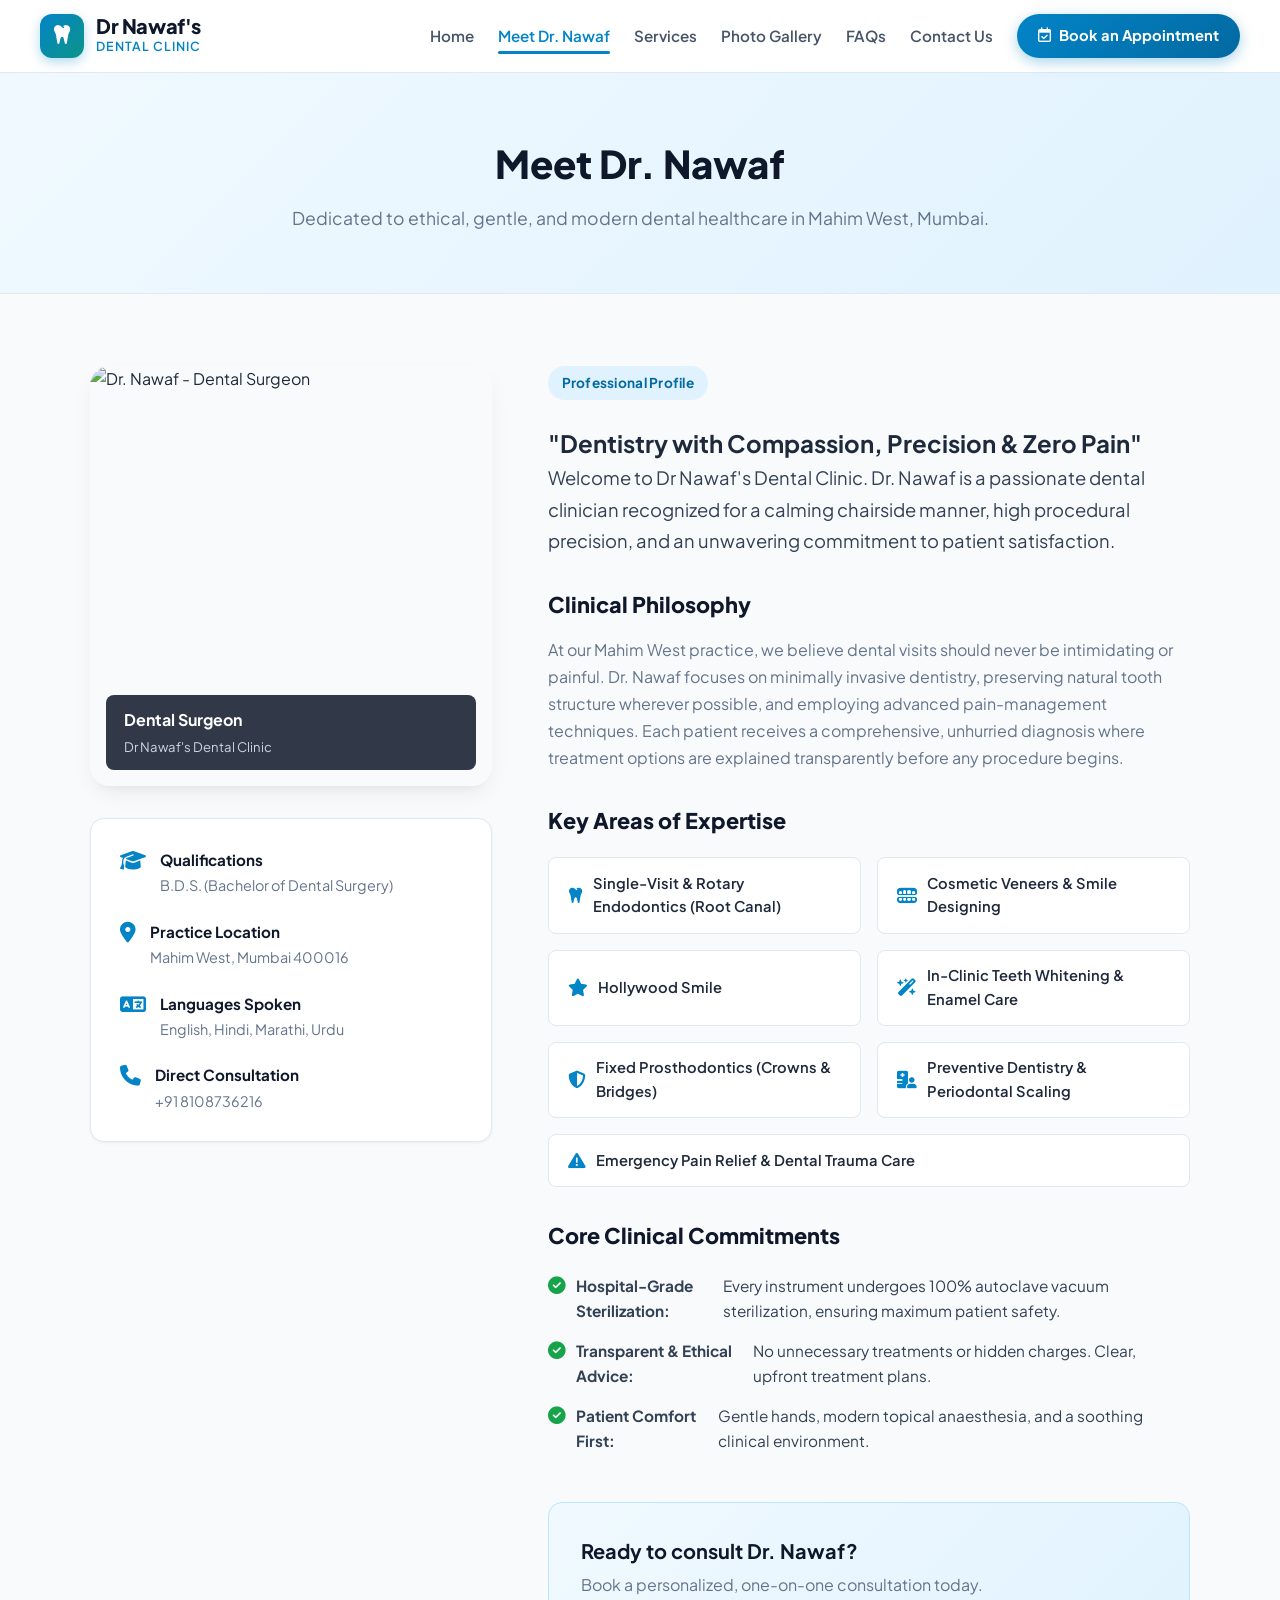
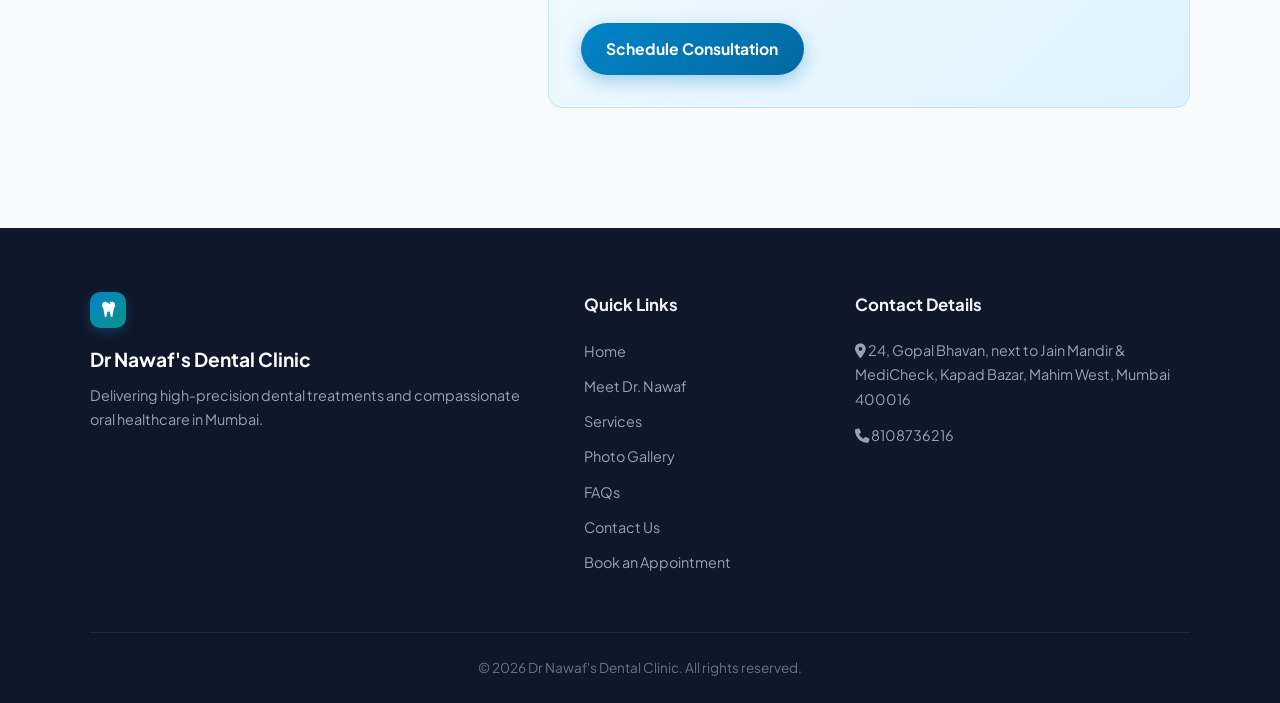
==== commit 15150e33: "Update about page expertise, styling, and hero interactions" ====
--- a/about.html
+++ b/about.html
@@ -62,11 +62,10 @@
                 <!-- Doctor Image & Quick Info -->
                 <div class="doctor-media-col">
                     <div class="doctor-photo-card">
-                        <img src="https://images.unsplash.com/photo-1622253692010-333f2da6031d?auto=format&fit=crop&w=800&q=80" alt="Dr. Nawaf - Chief Dental Surgeon" class="doctor-img">
+                        <img src="https://images.unsplash.com/photo-1622253692010-333f2da6031d?auto=format&fit=crop&w=800&q=80" alt="Dr. Nawaf - Dental Surgeon" class="doctor-img">
                         <div class="doctor-photo-badge">
-                            <i class="fa-solid fa-certificate"></i>
-                            <div>
-                                <strong>Chief Dental Surgeon</strong>
+                            <div>
+                                <strong>Dental Surgeon</strong>
                                 <span>Dr Nawaf's Dental Clinic</span>
                             </div>
                         </div>
@@ -127,6 +126,10 @@
                             <div class="expertise-item">
                                 <i class="fa-solid fa-teeth-open"></i>
                                 <span>Cosmetic Veneers & Smile Designing</span>
+                            </div>
+                            <div class="expertise-item">
+                                <i class="fa-solid fa-star"></i>
+                                <span>Hollywood Smile</span>
                             </div>
                             <div class="expertise-item">
                                 <i class="fa-solid fa-wand-magic-sparkles"></i>
--- a/style.css
+++ b/style.css
@@ -287,10 +287,10 @@
 
 .bg-drifting-tooth {
     position: absolute;
-    /* Start anchored at bottom-right corner, away from hero text */
-    bottom: 30px;
-    right: 50px;
-    top: auto;
+    /* Start anchored at center-right of the hero banner */
+    top: calc(50% - 90px);
+    right: 45px;
+    bottom: auto;
     left: auto;
     width: 145px;
     height: 175px;
@@ -350,14 +350,6 @@
     animation: sparkleSpin 5s linear infinite reverse;
 }
 
-.spk-3 {
-    top: 50%;
-    right: -25px;
-    font-size: 1.2rem;
-    color: #10b981; /* Emerald gleam */
-    position: absolute;
-    display: block;
-}
 
 @keyframes sparkleSpin {
     0% { transform: rotate(0deg) scale(0.85); opacity: 0.6; }
@@ -367,10 +359,19 @@
 
 .hero-content {
     position: relative;
-    z-index: 2; /* above background floating tooth */
+    z-index: 2; /* visually above background floating tooth */
     max-width: 900px;
     margin: 0 auto;
     text-align: center;
+    pointer-events: none; /* Allows clicks on text or empty spaces to reach the tooth behind */
+}
+
+/* Explicitly re-enable clicks for all interactive buttons, badges, and stats */
+.hero-content .badge,
+.hero-content a,
+.hero-content button,
+.hero-content .stat-card {
+    pointer-events: auto;
 }
 
 .hero-actions {
@@ -763,7 +764,7 @@
 .page-hero p {
     color: var(--text-muted);
     font-size: 1.1rem;
-    max-width: 650px;
+    max-width: 900px;
     margin: 0 auto;
 }
 
@@ -1086,6 +1087,10 @@
     grid-template-columns: 1fr 1fr;
     gap: 1rem;
     margin: 1.2rem 0 2rem;
+}
+
+.expertise-item:last-child:nth-child(odd) {
+    grid-column: span 2;
 }
 
 .expertise-item {
@@ -2091,9 +2096,9 @@
     .bg-drifting-tooth {
         width: 85px;
         height: 100px;
-        bottom: 20px;
-        right: 20px;
-        top: auto;
+        top: calc(50% - 50px);
+        right: 15px;
+        bottom: auto;
         left: auto;
         opacity: 0.45;
     }
@@ -2127,6 +2132,10 @@
         grid-template-columns: 1fr;
     }
 
+    .expertise-item:last-child:nth-child(odd) {
+        grid-column: auto;
+    }
+
     .footer-container {
         grid-template-columns: 1fr;
         gap: 2rem;
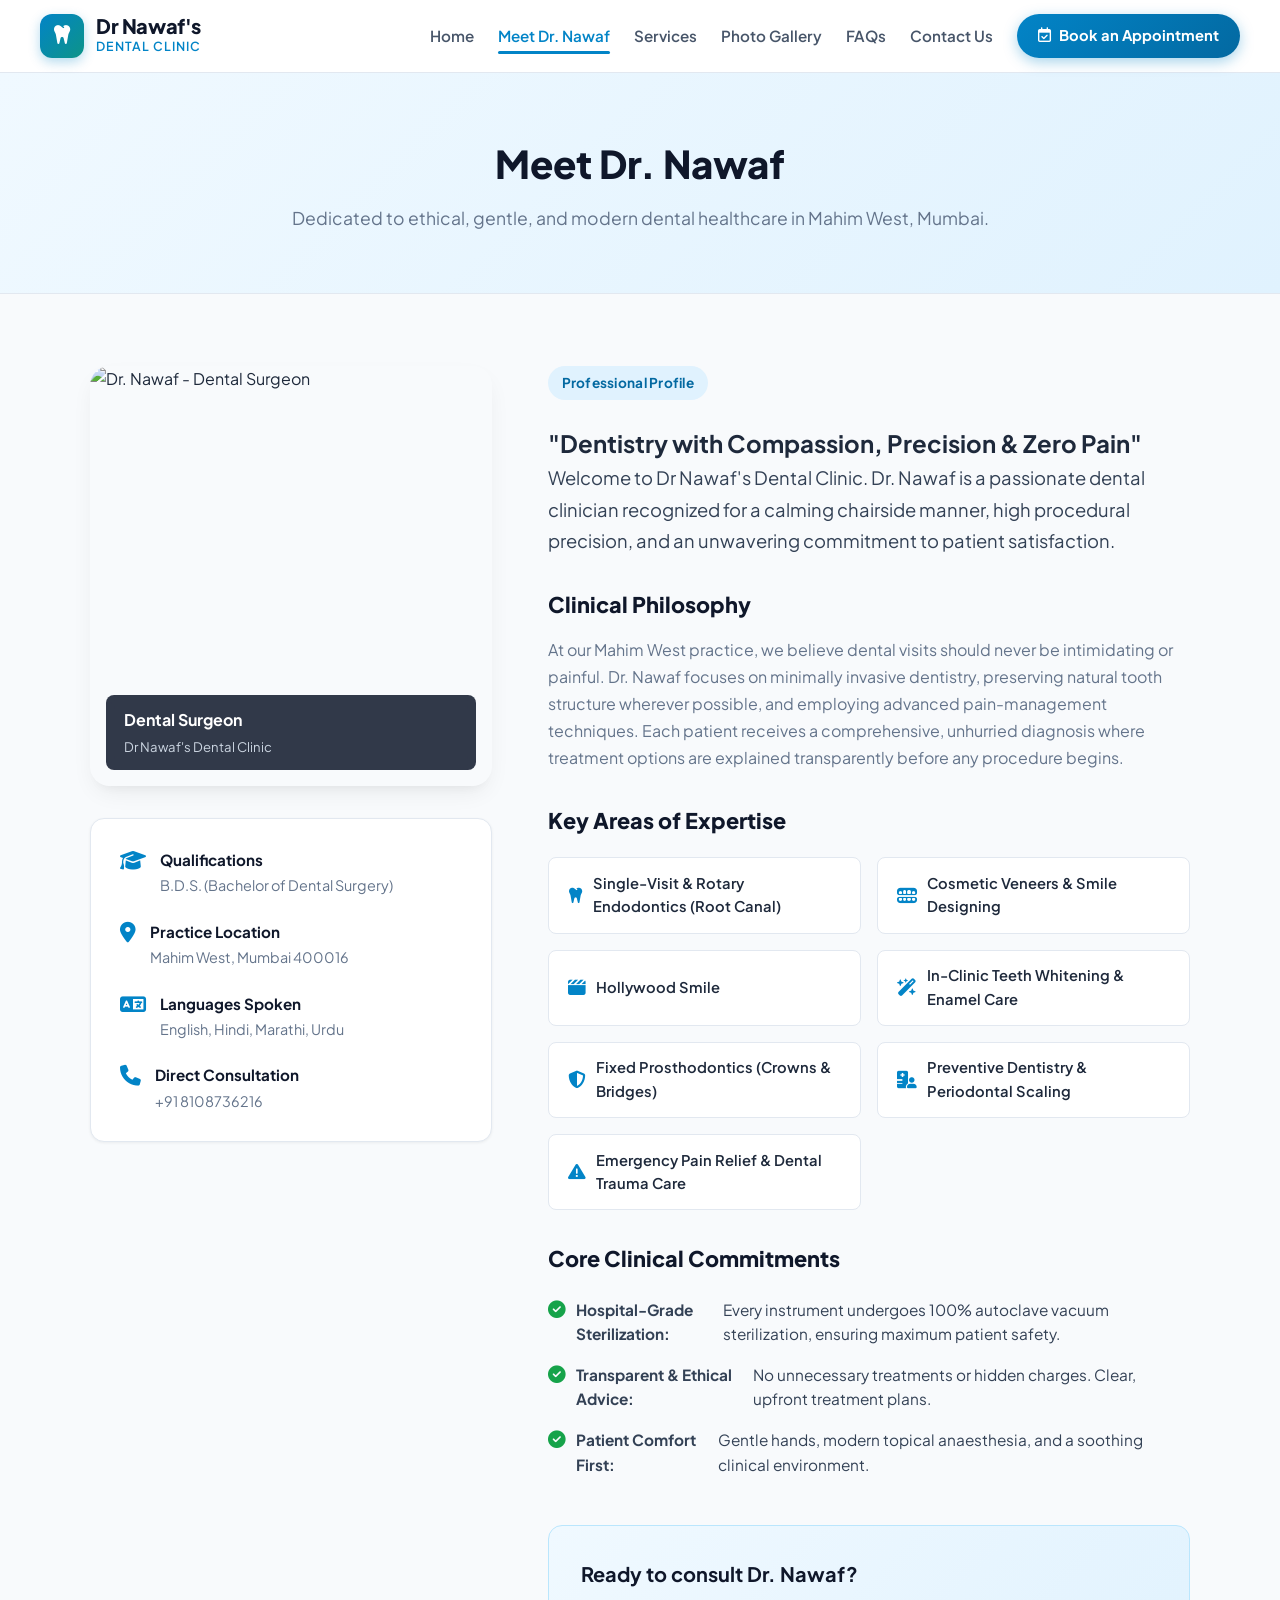
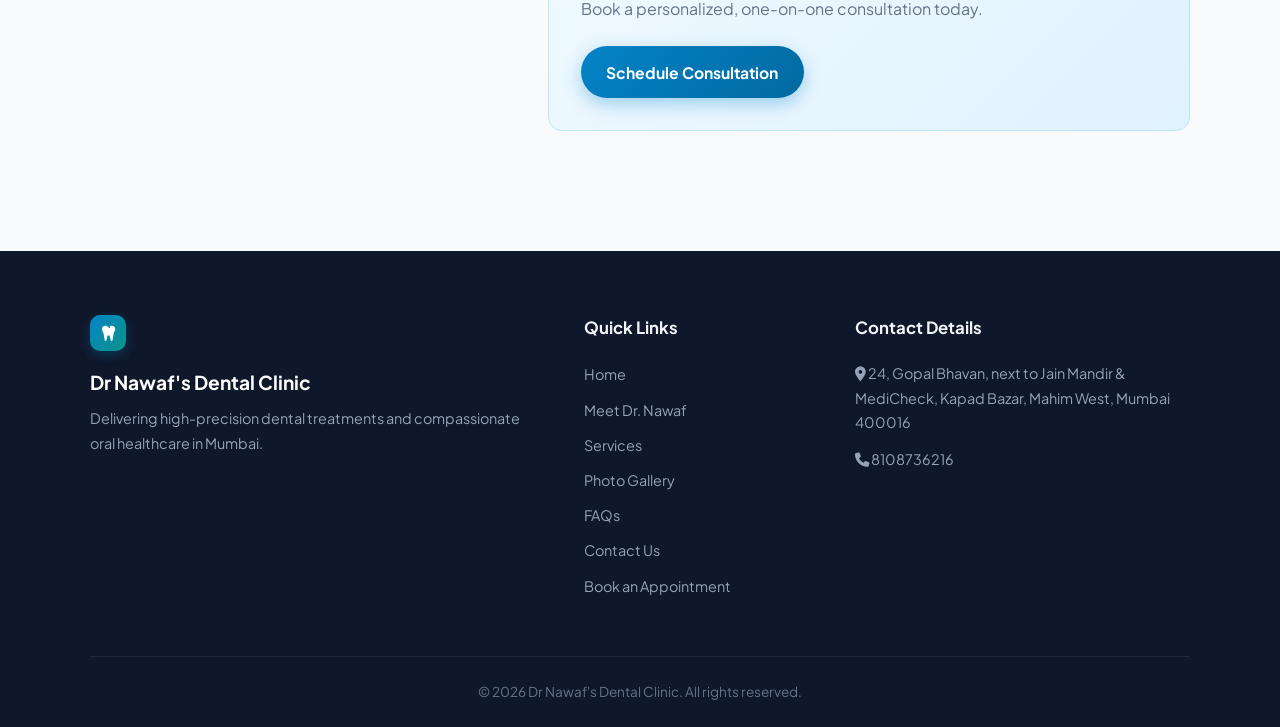
==== commit a853c671: "Update Hollywood Smile icon to clapperboard and maintain standard 2-col card layout" ====
--- a/about.html
+++ b/about.html
@@ -128,7 +128,7 @@
                                 <span>Cosmetic Veneers & Smile Designing</span>
                             </div>
                             <div class="expertise-item">
-                                <i class="fa-solid fa-star"></i>
+                                <i class="fa-solid fa-clapperboard"></i>
                                 <span>Hollywood Smile</span>
                             </div>
                             <div class="expertise-item">
--- a/style.css
+++ b/style.css
@@ -1089,10 +1089,6 @@
     margin: 1.2rem 0 2rem;
 }
 
-.expertise-item:last-child:nth-child(odd) {
-    grid-column: span 2;
-}
-
 .expertise-item {
     background: #ffffff;
     border: 1px solid var(--border-color);
@@ -2132,10 +2128,6 @@
         grid-template-columns: 1fr;
     }
 
-    .expertise-item:last-child:nth-child(odd) {
-        grid-column: auto;
-    }
-
     .footer-container {
         grid-template-columns: 1fr;
         gap: 2rem;
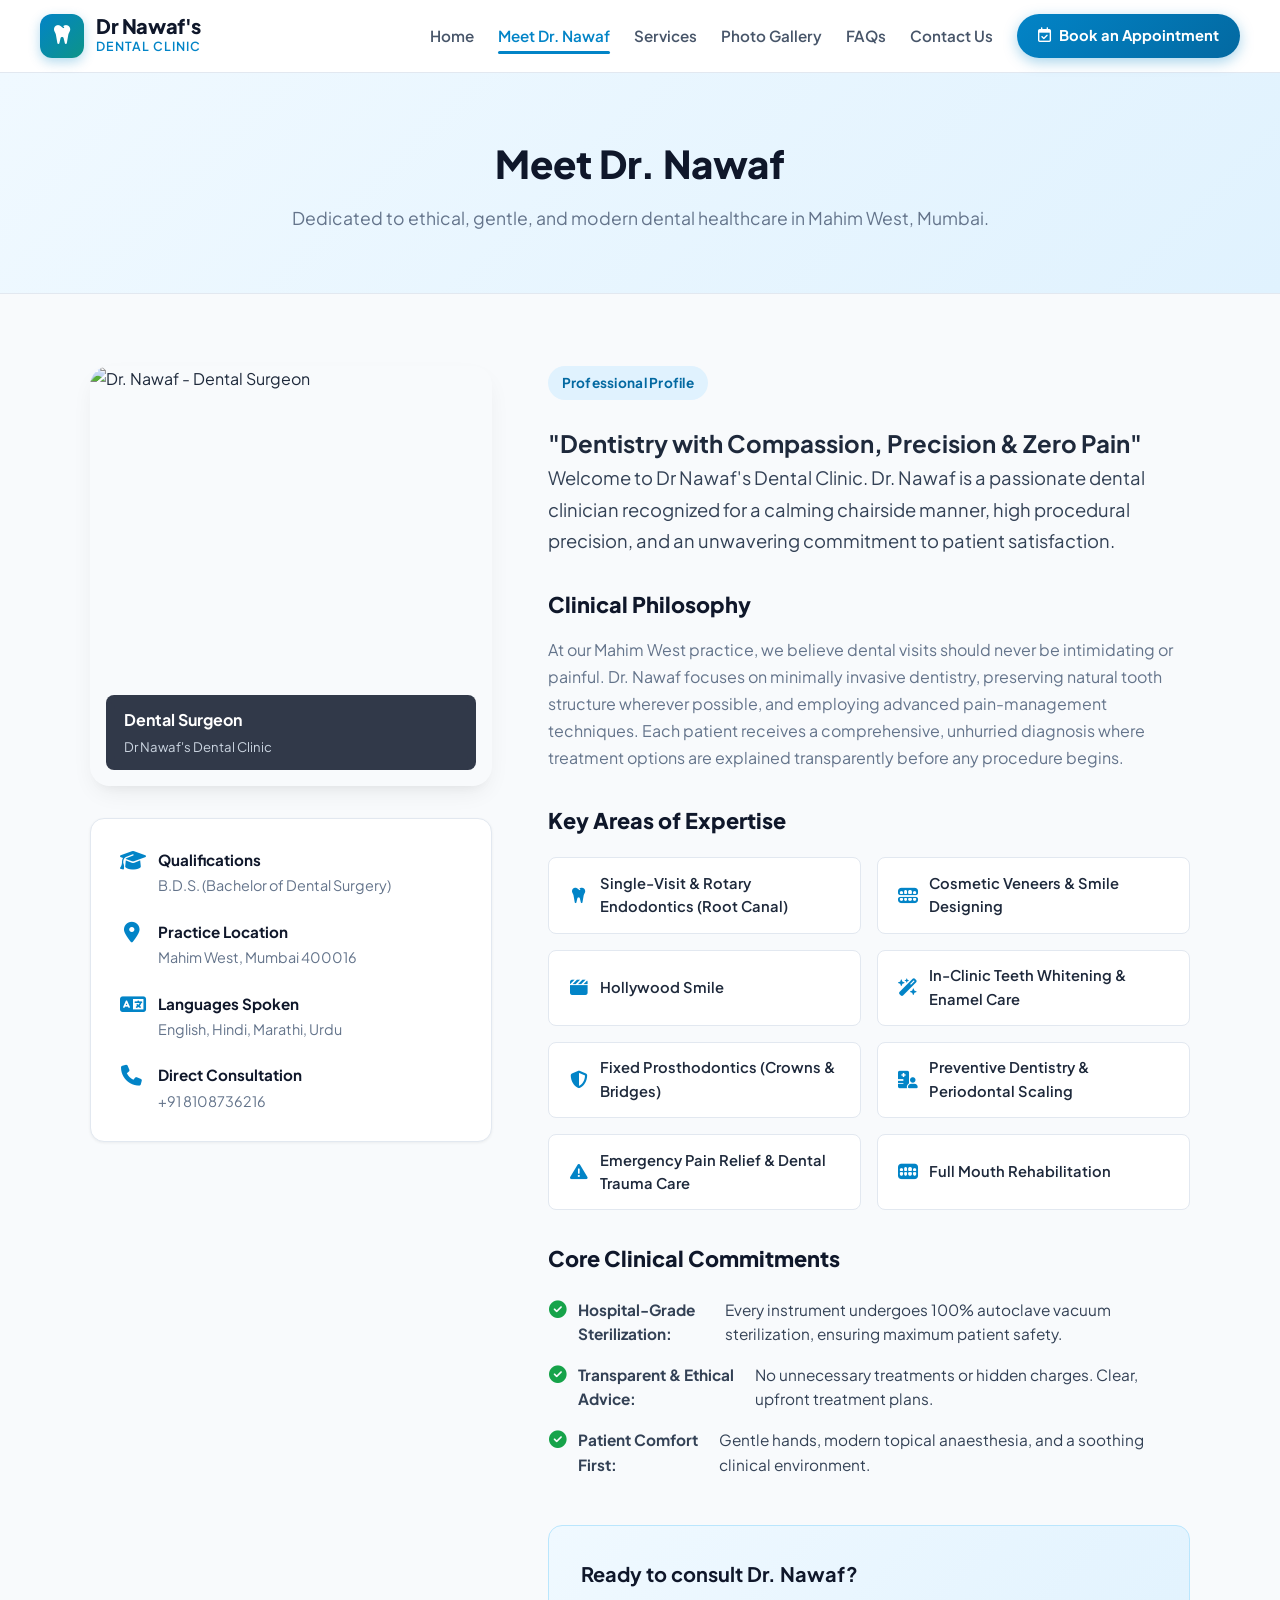
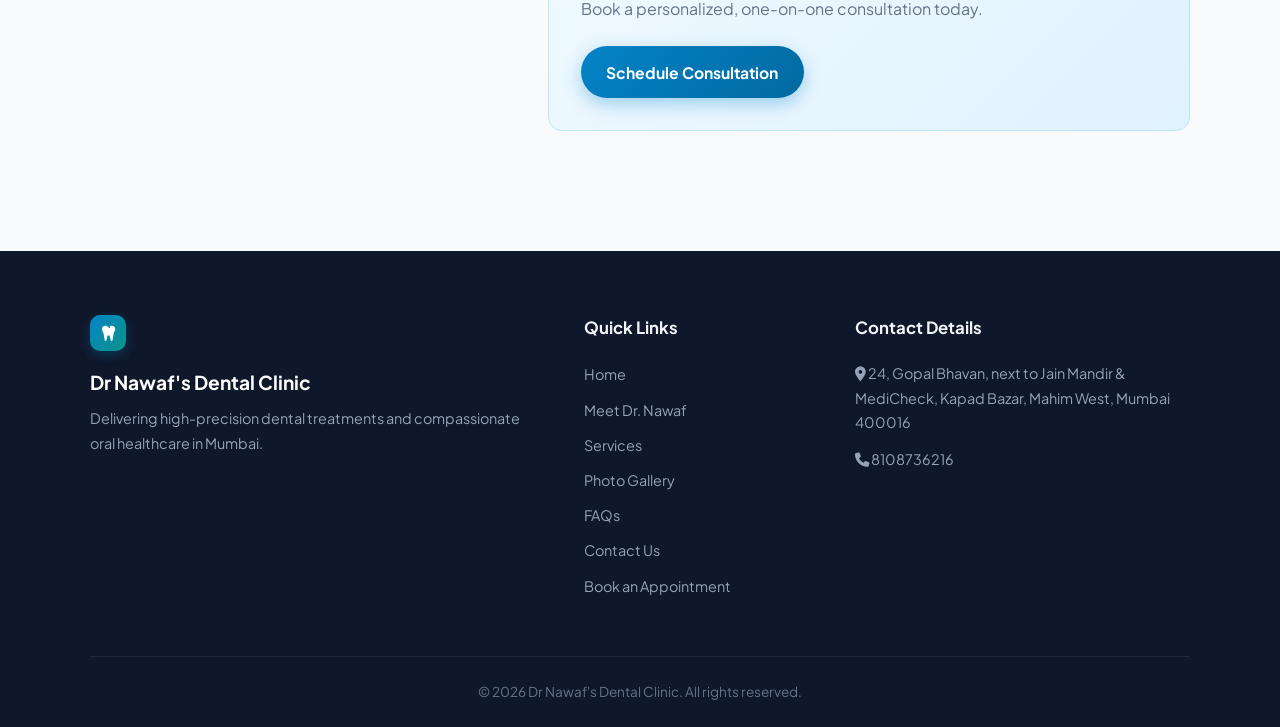
==== commit 49ff3f5f: "Add Full Mouth Rehabilitation as 8th expertise card" ====
--- a/about.html
+++ b/about.html
@@ -147,6 +147,10 @@
                                 <i class="fa-solid fa-triangle-exclamation"></i>
                                 <span>Emergency Pain Relief & Dental Trauma Care</span>
                             </div>
+                            <div class="expertise-item">
+                                <i class="fa-solid fa-teeth"></i>
+                                <span>Full Mouth Rehabilitation</span>
+                            </div>
                         </div>
 
                         <h3>Core Clinical Commitments</h3>
--- a/style.css
+++ b/style.css
@@ -1042,6 +1042,10 @@
     font-size: 1.3rem;
     color: var(--primary);
     margin-top: 2px;
+    width: 24px;
+    min-width: 24px;
+    text-align: center;
+    flex-shrink: 0;
 }
 
 .meta-item h5 {
@@ -1105,6 +1109,10 @@
 .expertise-item i {
     color: var(--primary);
     font-size: 1.1rem;
+    width: 22px;
+    min-width: 22px;
+    text-align: center;
+    flex-shrink: 0;
 }
 
 .commitments-list {
@@ -1125,6 +1133,10 @@
     color: #16a34a;
     font-size: 1.1rem;
     margin-top: 3px;
+    width: 20px;
+    min-width: 20px;
+    text-align: center;
+    flex-shrink: 0;
 }
 
 .doctor-cta-box {
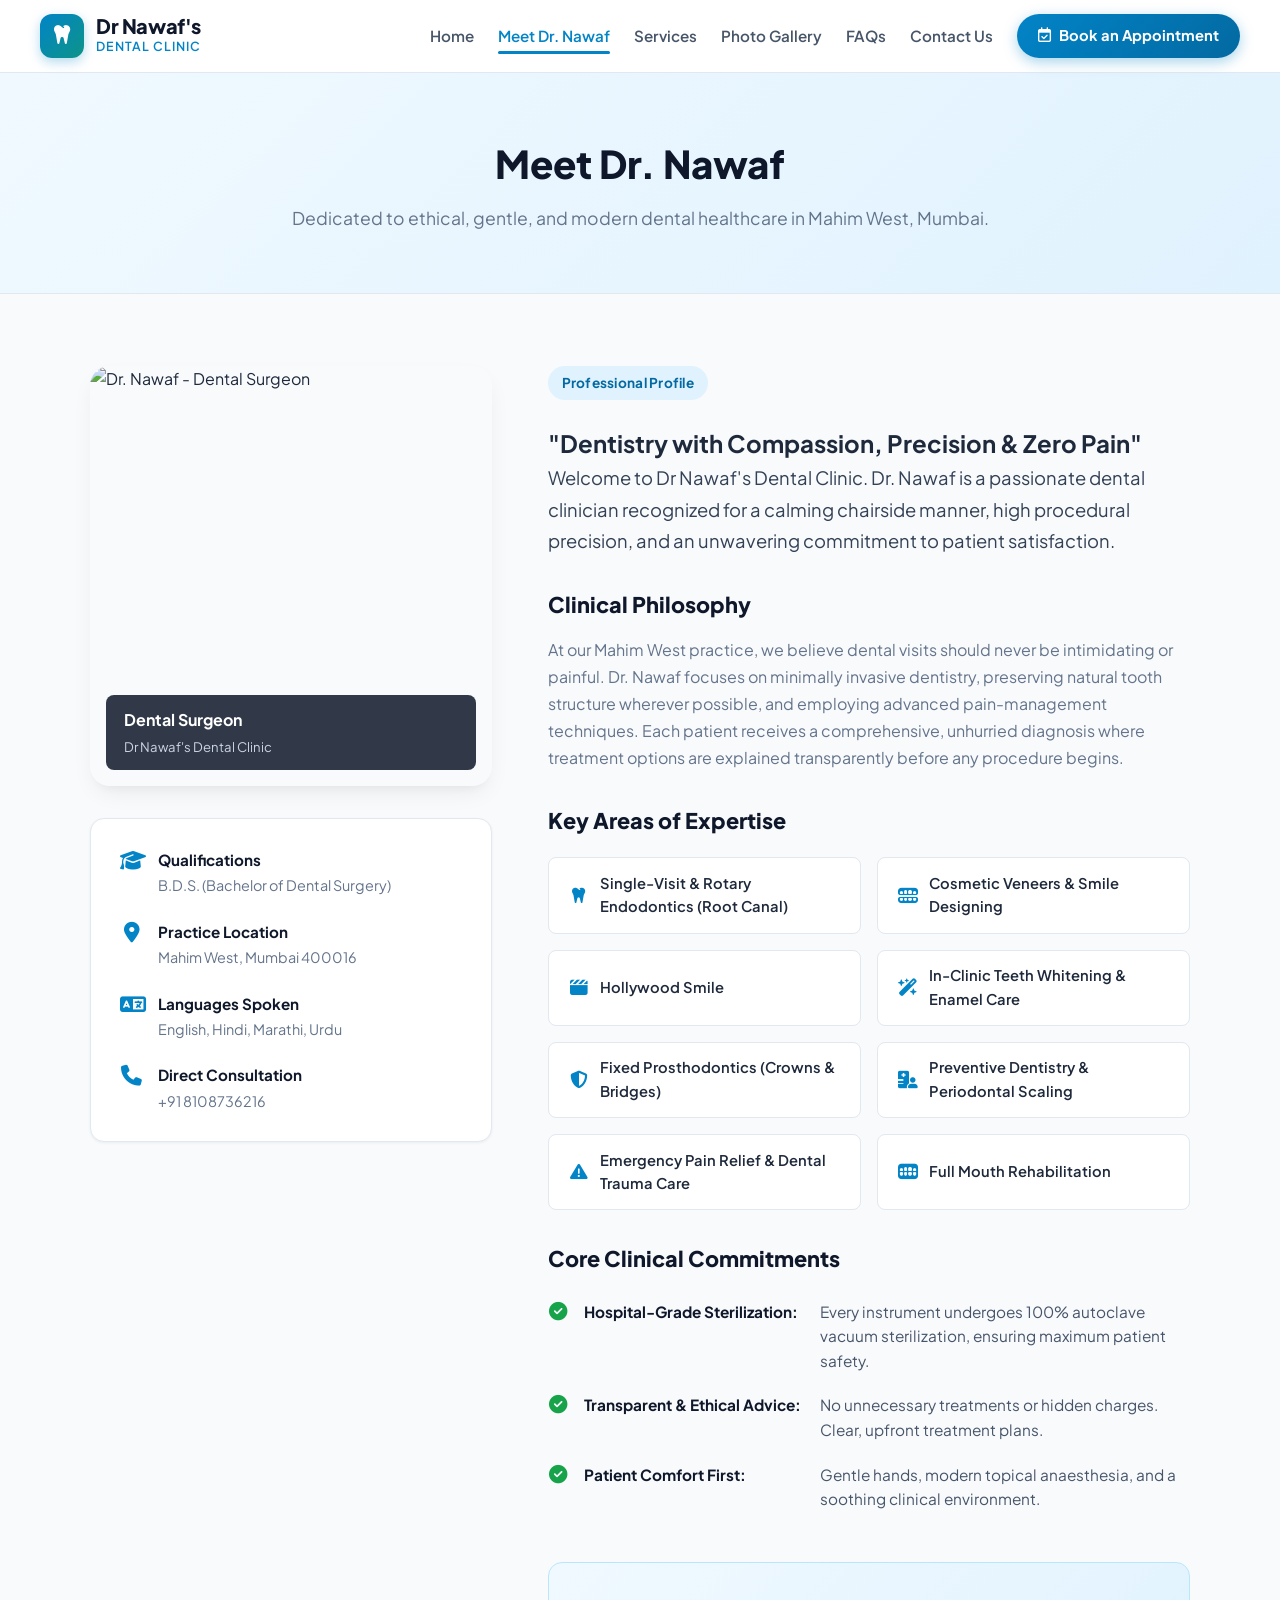
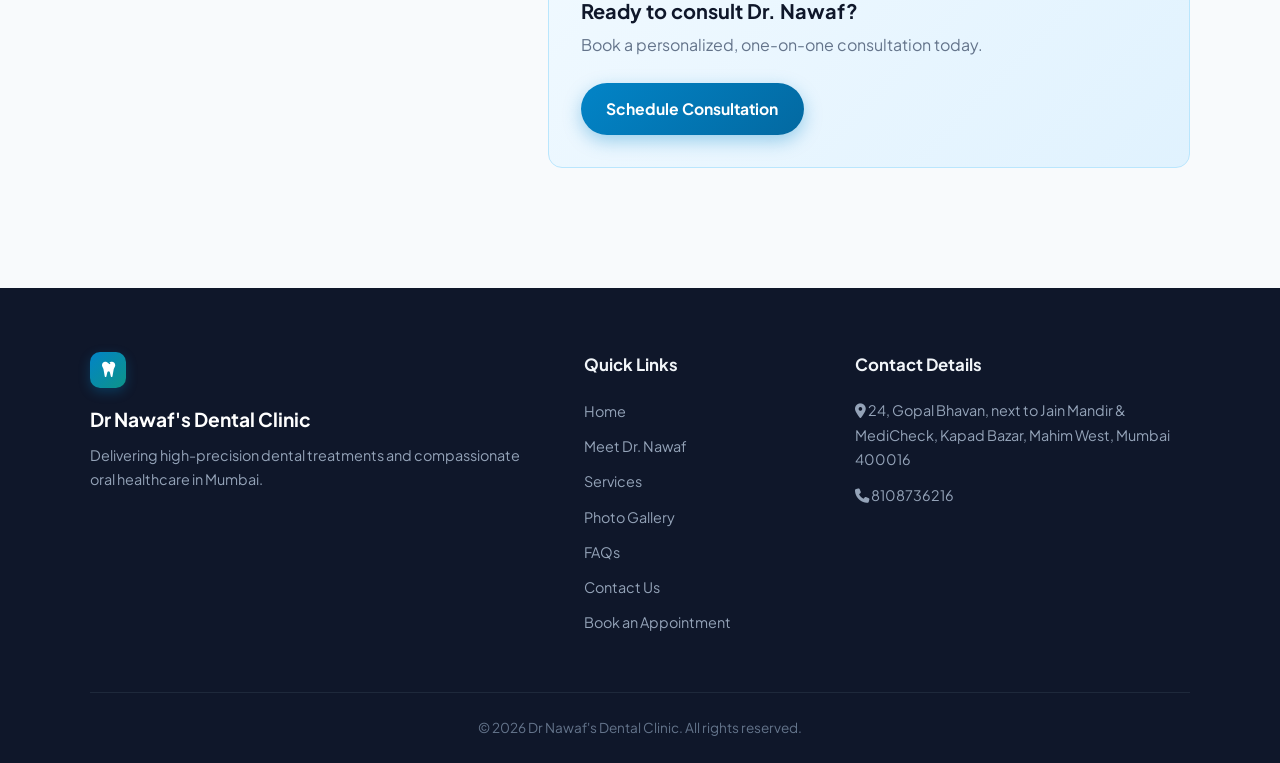
==== commit aa698514: "Left align description text column in Core Clinical Commitments" ====
--- a/about.html
+++ b/about.html
@@ -155,9 +155,21 @@
 
                         <h3>Core Clinical Commitments</h3>
                         <ul class="commitments-list">
-                            <li><i class="fa-solid fa-circle-check"></i> <strong>Hospital-Grade Sterilization:</strong> Every instrument undergoes 100% autoclave vacuum sterilization, ensuring maximum patient safety.</li>
-                            <li><i class="fa-solid fa-circle-check"></i> <strong>Transparent & Ethical Advice:</strong> No unnecessary treatments or hidden charges. Clear, upfront treatment plans.</li>
-                            <li><i class="fa-solid fa-circle-check"></i> <strong>Patient Comfort First:</strong> Gentle hands, modern topical anaesthesia, and a soothing clinical environment.</li>
+                            <li>
+                                <i class="fa-solid fa-circle-check"></i>
+                                <strong>Hospital-Grade Sterilization:</strong>
+                                <span>Every instrument undergoes 100% autoclave vacuum sterilization, ensuring maximum patient safety.</span>
+                            </li>
+                            <li>
+                                <i class="fa-solid fa-circle-check"></i>
+                                <strong>Transparent & Ethical Advice:</strong>
+                                <span>No unnecessary treatments or hidden charges. Clear, upfront treatment plans.</span>
+                            </li>
+                            <li>
+                                <i class="fa-solid fa-circle-check"></i>
+                                <strong>Patient Comfort First:</strong>
+                                <span>Gentle hands, modern topical anaesthesia, and a soothing clinical environment.</span>
+                            </li>
                         </ul>
 
                         <div class="doctor-cta-box">
--- a/style.css
+++ b/style.css
@@ -1123,20 +1123,34 @@
 .commitments-list li {
     font-size: 0.96rem;
     color: #334155;
-    padding: 8px 0;
-    display: flex;
-    gap: 10px;
+    padding: 10px 0;
+    display: flex;
+    align-items: flex-start;
+    gap: 16px;
     line-height: 1.6;
 }
 
 .commitments-list li i {
     color: #16a34a;
-    font-size: 1.1rem;
+    font-size: 1.15rem;
     margin-top: 3px;
     width: 20px;
     min-width: 20px;
     text-align: center;
     flex-shrink: 0;
+}
+
+.commitments-list li strong {
+    width: 220px;
+    min-width: 220px;
+    flex-shrink: 0;
+    color: #0f172a;
+    font-weight: 700;
+}
+
+.commitments-list li span {
+    flex: 1;
+    color: #475569;
 }
 
 .doctor-cta-box {
@@ -2140,6 +2154,21 @@
         grid-template-columns: 1fr;
     }
 
+    .commitments-list li {
+        flex-wrap: wrap;
+        gap: 6px 12px;
+    }
+
+    .commitments-list li strong {
+        width: calc(100% - 35px);
+        min-width: 0;
+    }
+
+    .commitments-list li span {
+        width: 100%;
+        padding-left: 32px;
+    }
+
     .footer-container {
         grid-template-columns: 1fr;
         gap: 2rem;
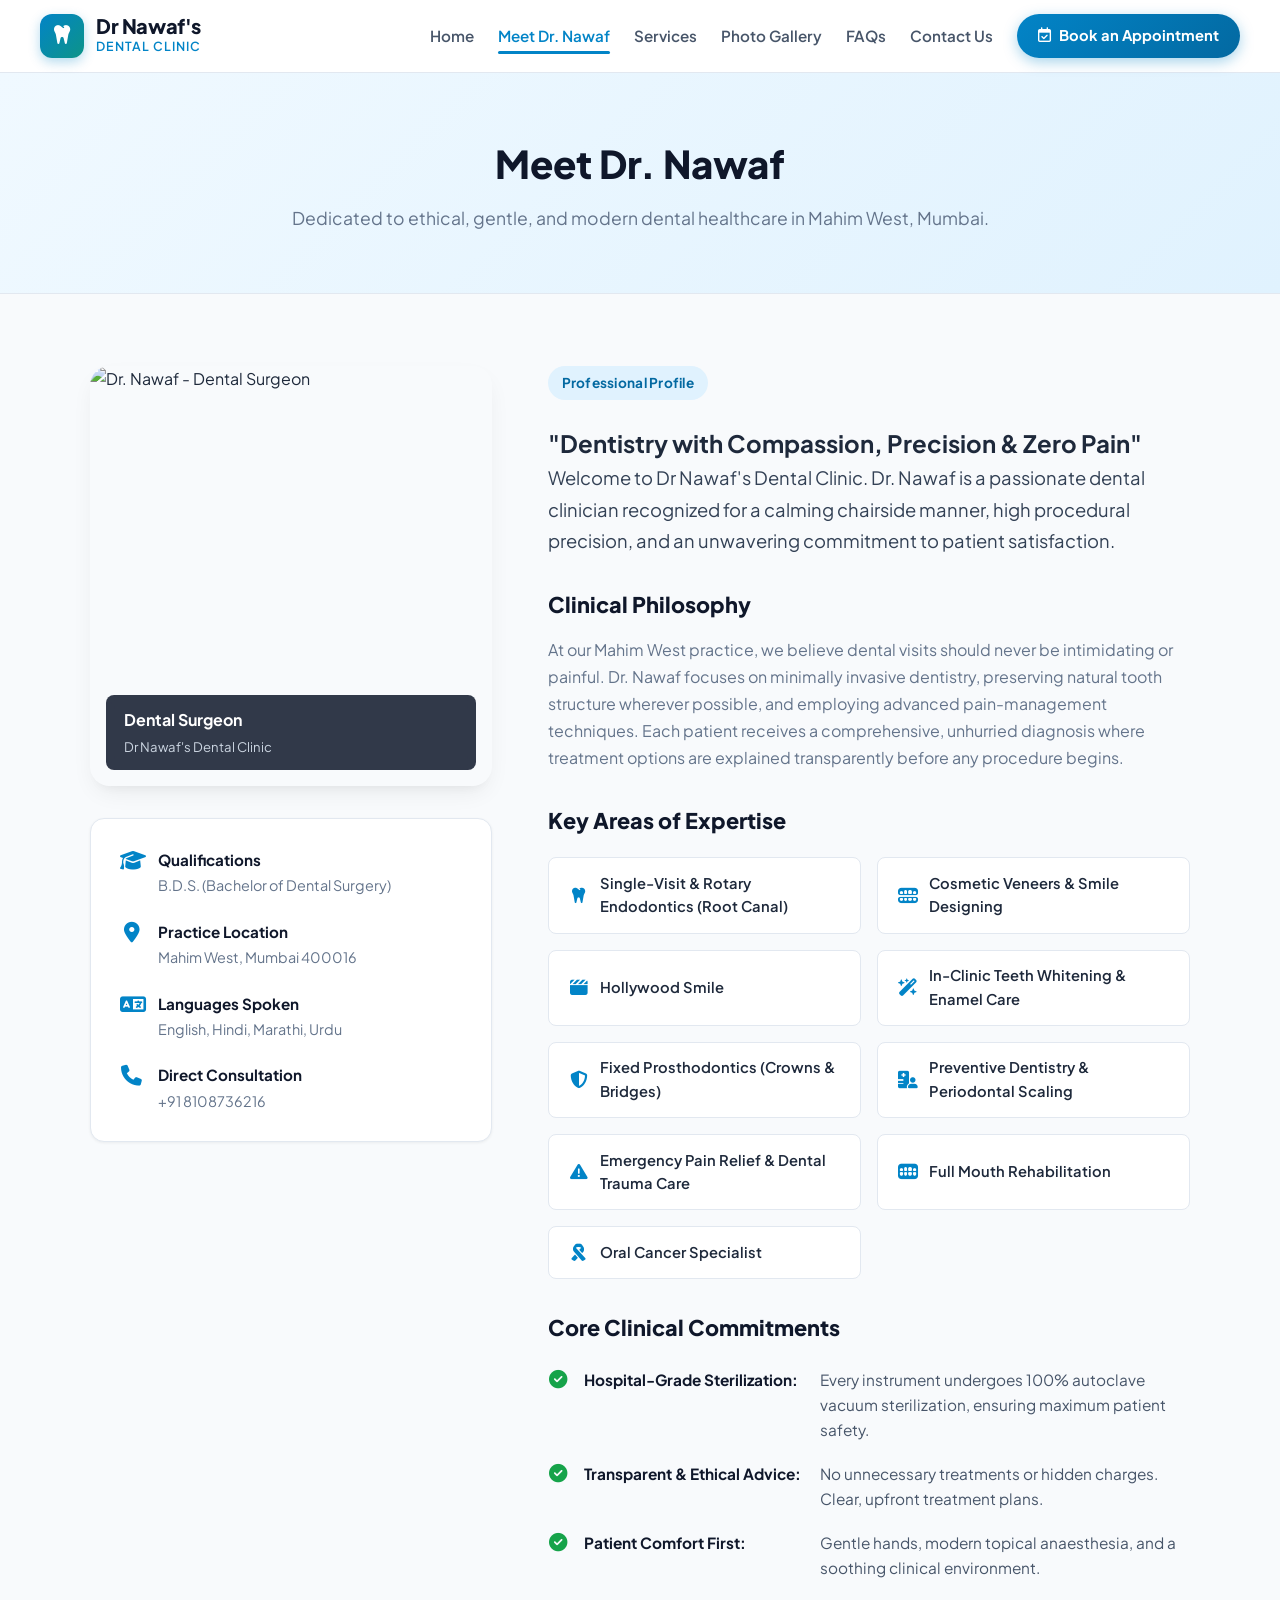
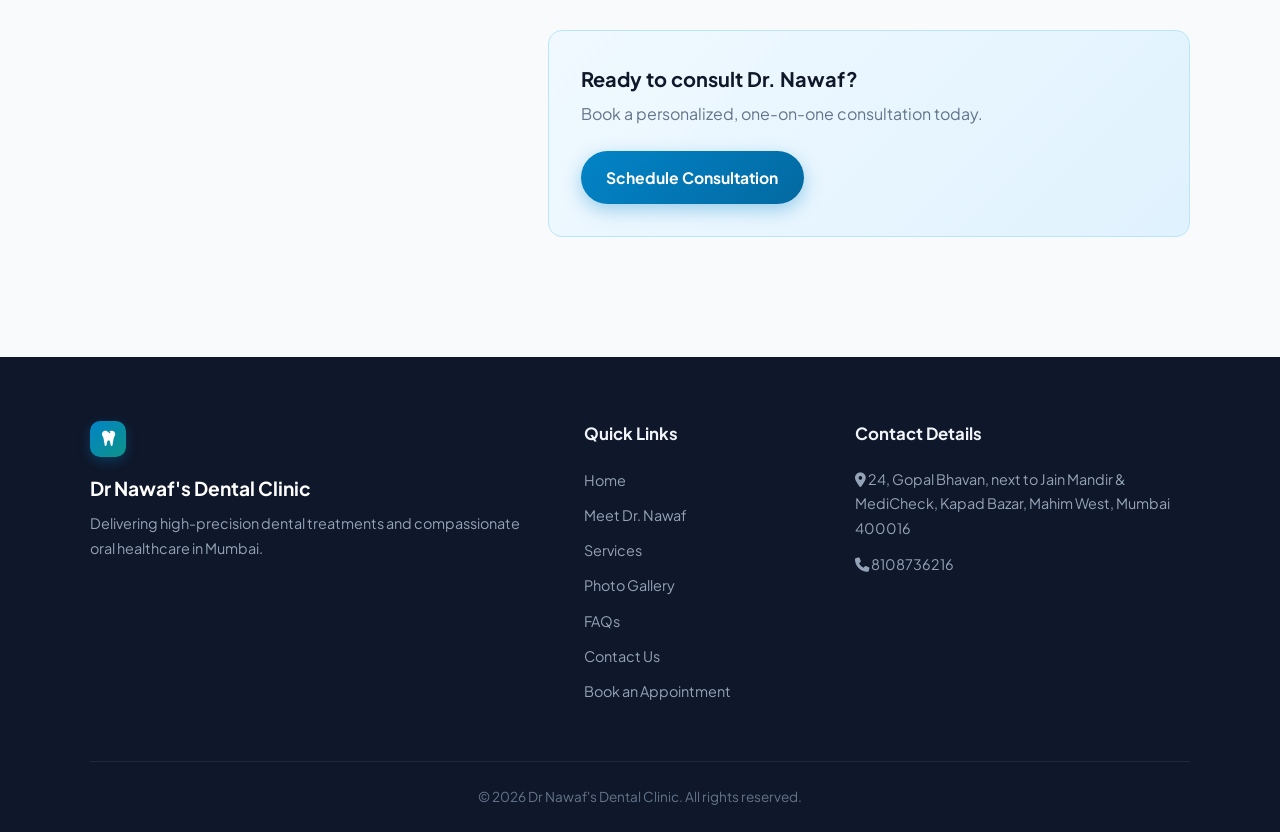
==== commit 36a364fb: "Add Oral Cancer Specialist as 9th expertise card" ====
--- a/about.html
+++ b/about.html
@@ -151,6 +151,10 @@
                                 <i class="fa-solid fa-teeth"></i>
                                 <span>Full Mouth Rehabilitation</span>
                             </div>
+                            <div class="expertise-item">
+                                <i class="fa-solid fa-ribbon"></i>
+                                <span>Oral Cancer Specialist</span>
+                            </div>
                         </div>
 
                         <h3>Core Clinical Commitments</h3>
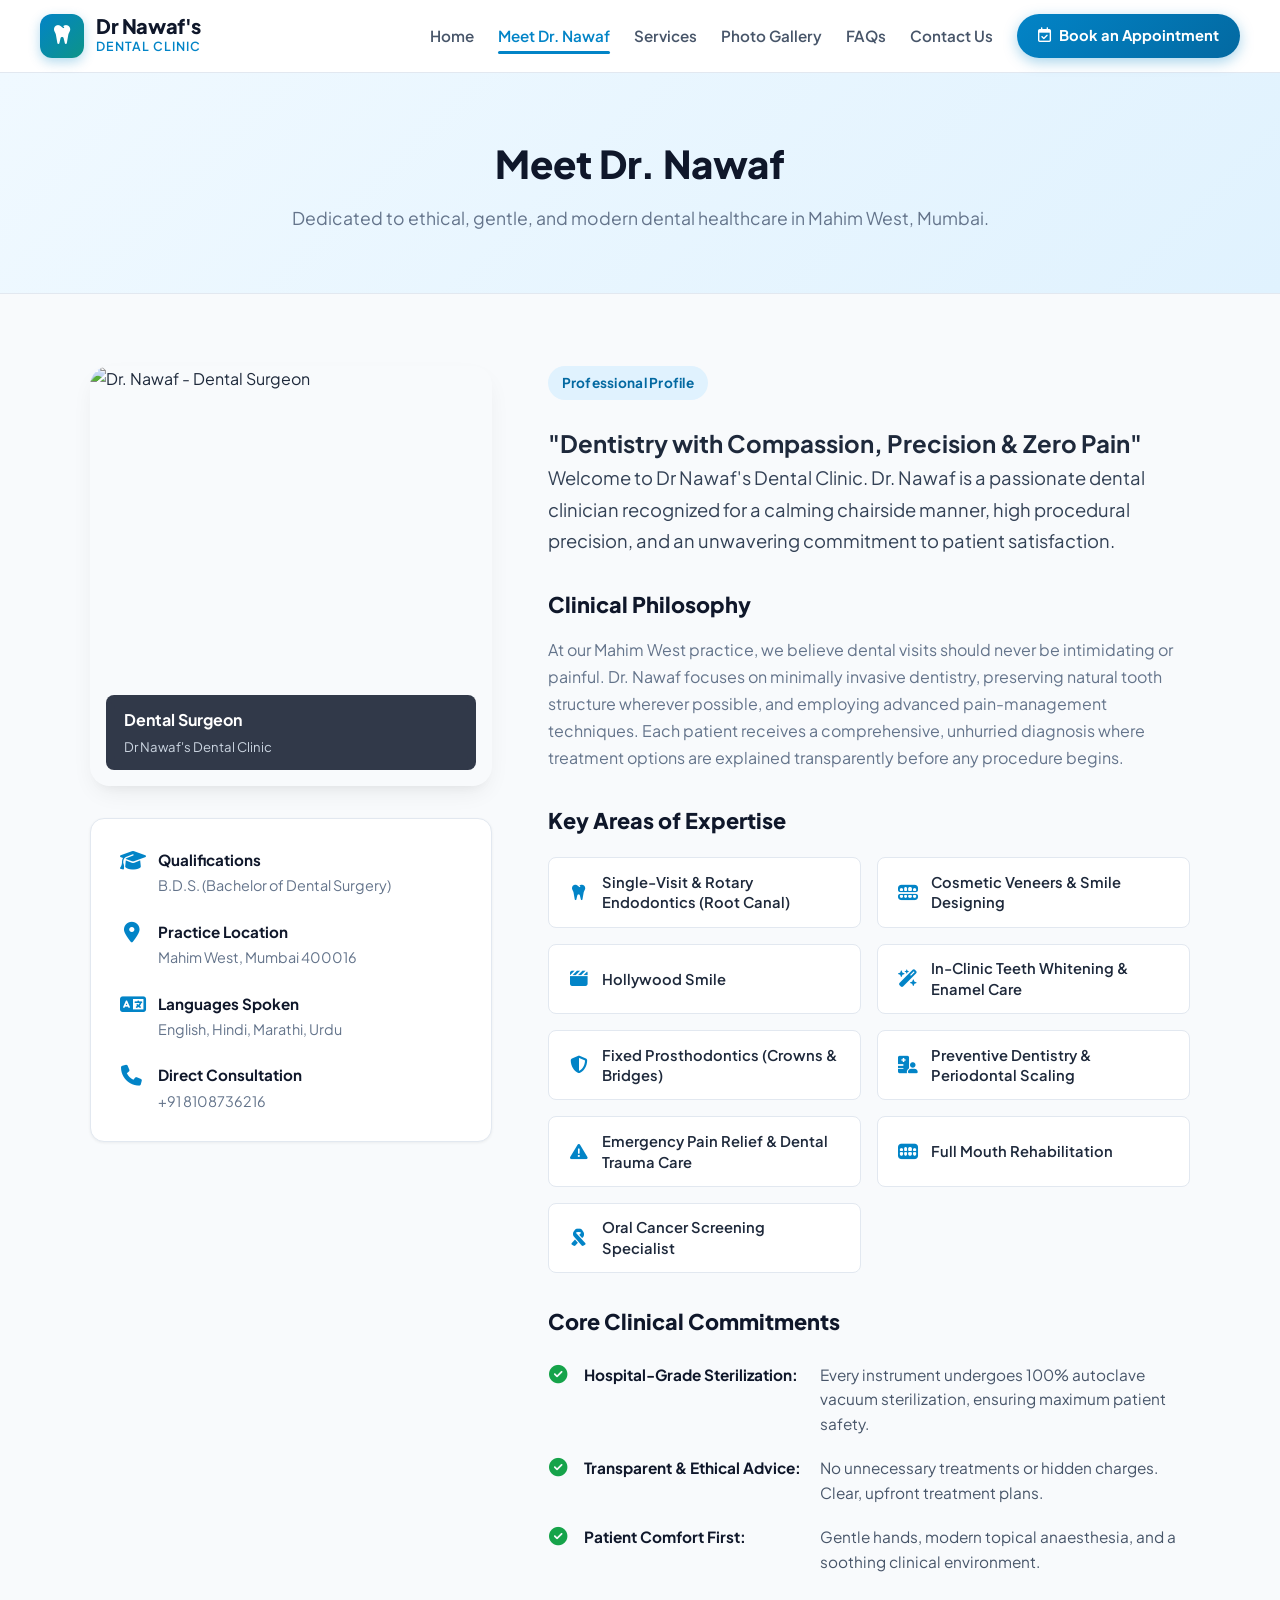
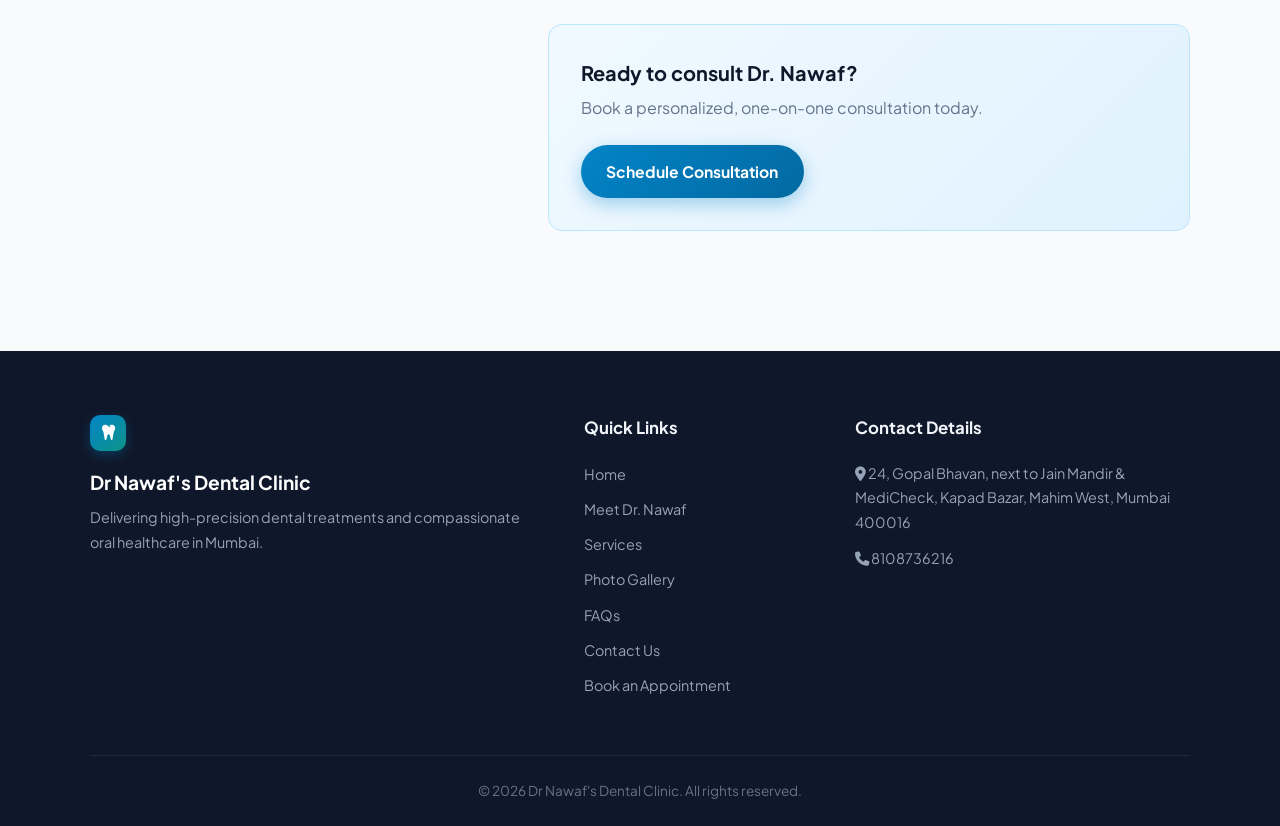
==== commit dc938443: "Update card label to Oral Cancer Screening Specialist" ====
--- a/about.html
+++ b/about.html
@@ -153,7 +153,7 @@
                             </div>
                             <div class="expertise-item">
                                 <i class="fa-solid fa-ribbon"></i>
-                                <span>Oral Cancer Specialist</span>
+                                <span>Oral Cancer Screening Specialist</span>
                             </div>
                         </div>
 
--- a/style.css
+++ b/style.css
@@ -628,7 +628,7 @@
 .hero-subtitle {
     font-size: 1.15rem;
     color: var(--text-muted);
-    max-width: 700px;
+    max-width: 860px;
     margin: 0 auto 2.2rem;
     font-weight: 400;
 }
@@ -687,7 +687,7 @@
 
 .section-header {
     text-align: center;
-    max-width: 700px;
+    max-width: 850px;
     margin: 0 auto 3rem;
 }
 
@@ -764,8 +764,9 @@
 .page-hero p {
     color: var(--text-muted);
     font-size: 1.1rem;
-    max-width: 900px;
+    max-width: 1050px;
     margin: 0 auto;
+    line-height: 1.6;
 }
 
 /* ============================
@@ -1100,10 +1101,15 @@
     padding: 0.85rem 1.2rem;
     display: flex;
     align-items: center;
-    gap: 10px;
+    gap: 12px;
     font-weight: 600;
     font-size: 0.92rem;
     color: #1e293b;
+    min-height: 70px;
+}
+
+.expertise-item span {
+    line-height: 1.4;
 }
 
 .expertise-item i {
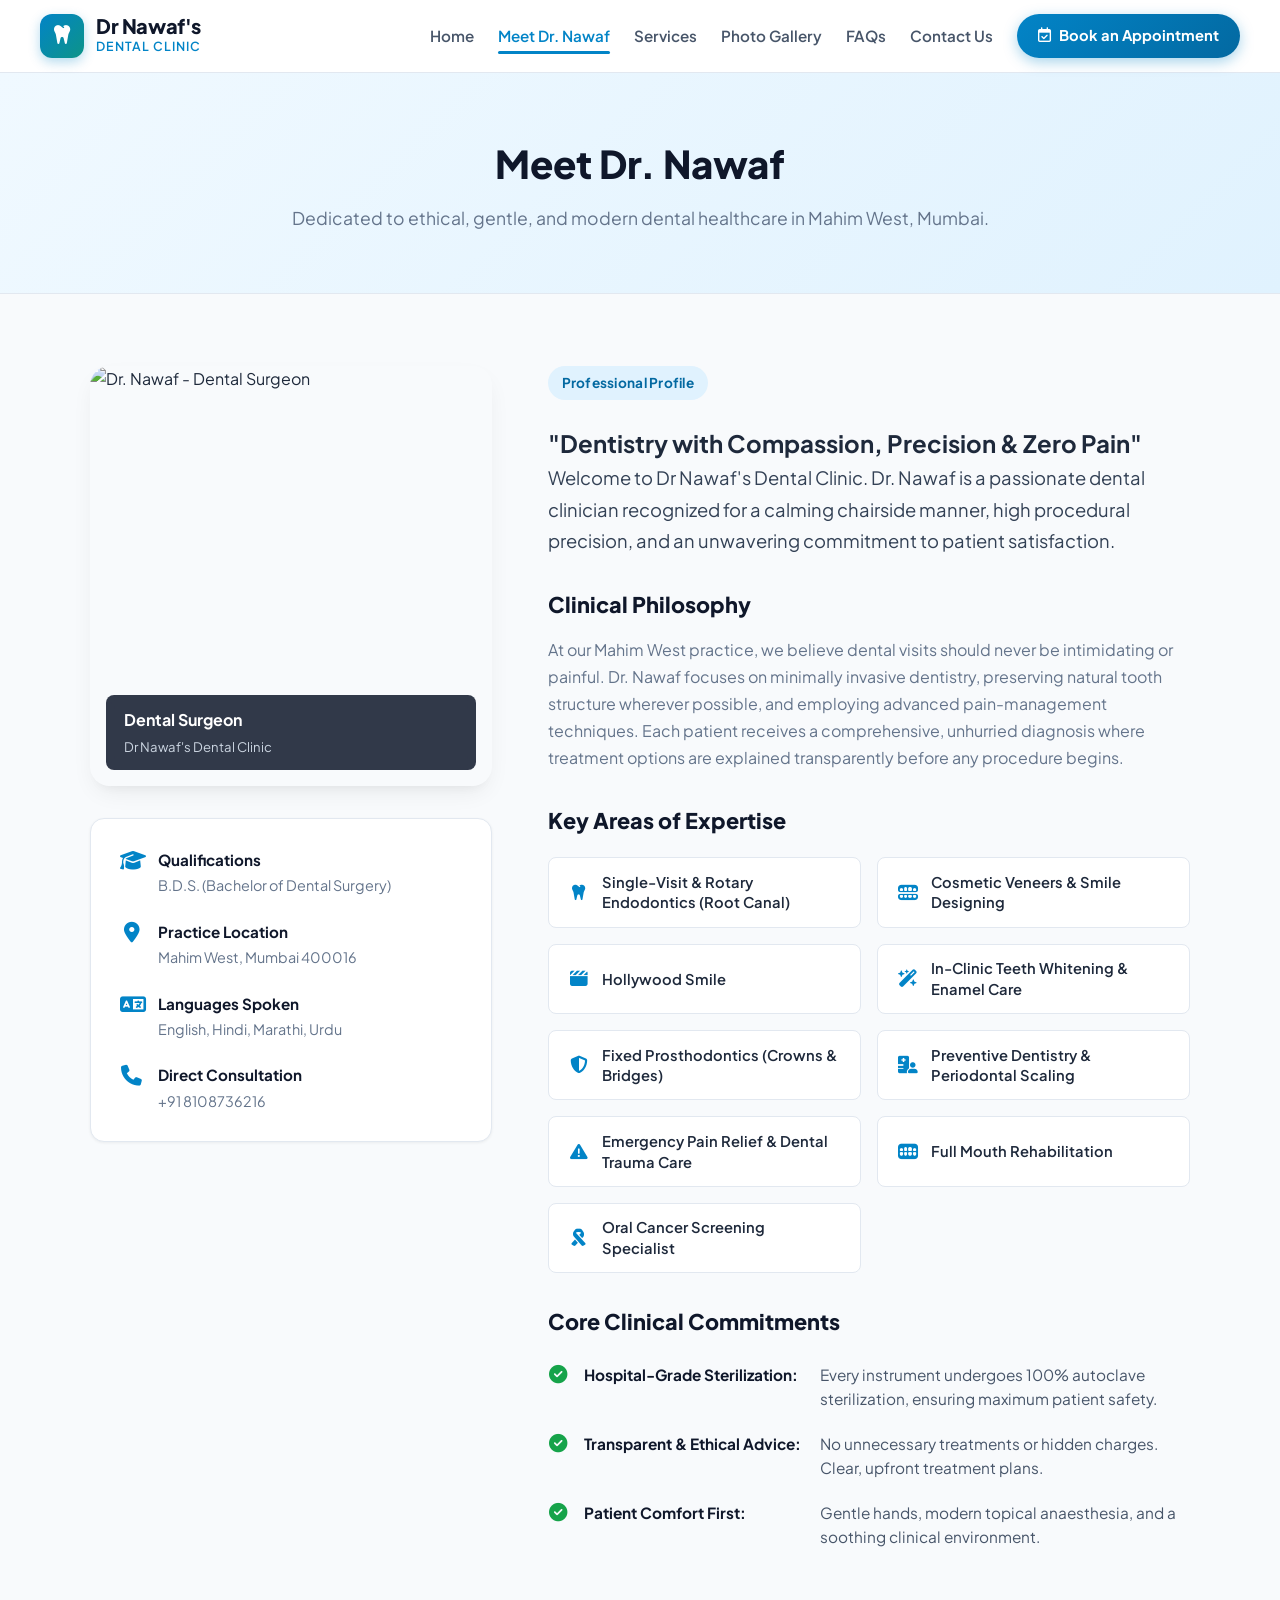
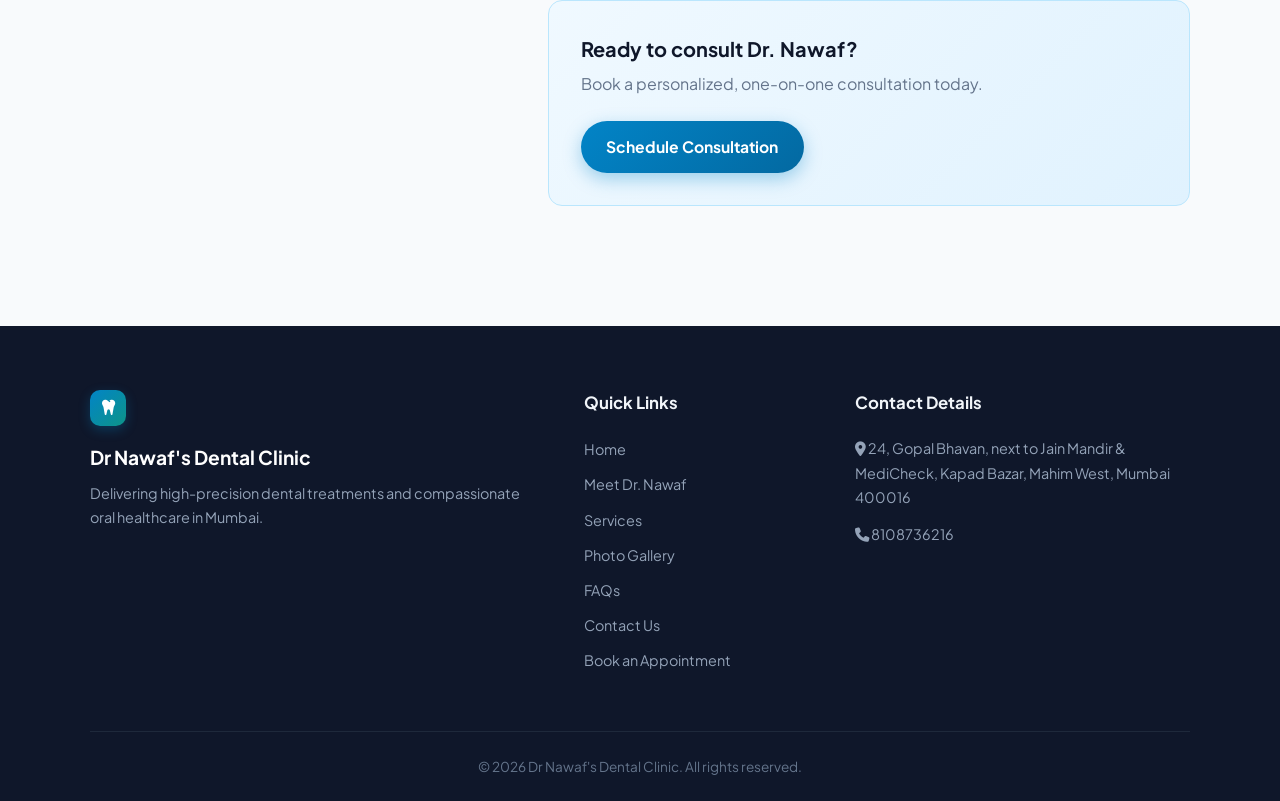
==== commit 659a5b26: "Remove vacuum and Class-B references from about.html and index.html" ====
--- a/about.html
+++ b/about.html
@@ -162,7 +162,7 @@
                             <li>
                                 <i class="fa-solid fa-circle-check"></i>
                                 <strong>Hospital-Grade Sterilization:</strong>
-                                <span>Every instrument undergoes 100% autoclave vacuum sterilization, ensuring maximum patient safety.</span>
+                                <span>Every instrument undergoes 100% autoclave sterilization, ensuring maximum patient safety.</span>
                             </li>
                             <li>
                                 <i class="fa-solid fa-circle-check"></i>
--- a/style.css
+++ b/style.css
@@ -244,6 +244,10 @@
     box-shadow: 0 6px 18px rgba(220, 38, 38, 0.35);
 }
 
+.btn-emergency i {
+    margin-right: 8px;
+}
+
 .btn-emergency:hover {
     background: #b91c1c;
     color: #ffffff;
@@ -1501,16 +1505,17 @@
 }
 
 .hours-list li {
-    padding: 2px 0;
+    padding: 3px 0;
     display: flex;
     justify-content: space-between;
+    align-items: flex-start;
     gap: 12px;
 }
 
 .ribbon-details h4 {
     font-size: 1.15rem;
     color: #0f172a;
-    margin-bottom: 0.35rem;
+    margin-bottom: 0.65rem;
 }
 
 .ribbon-details p {
